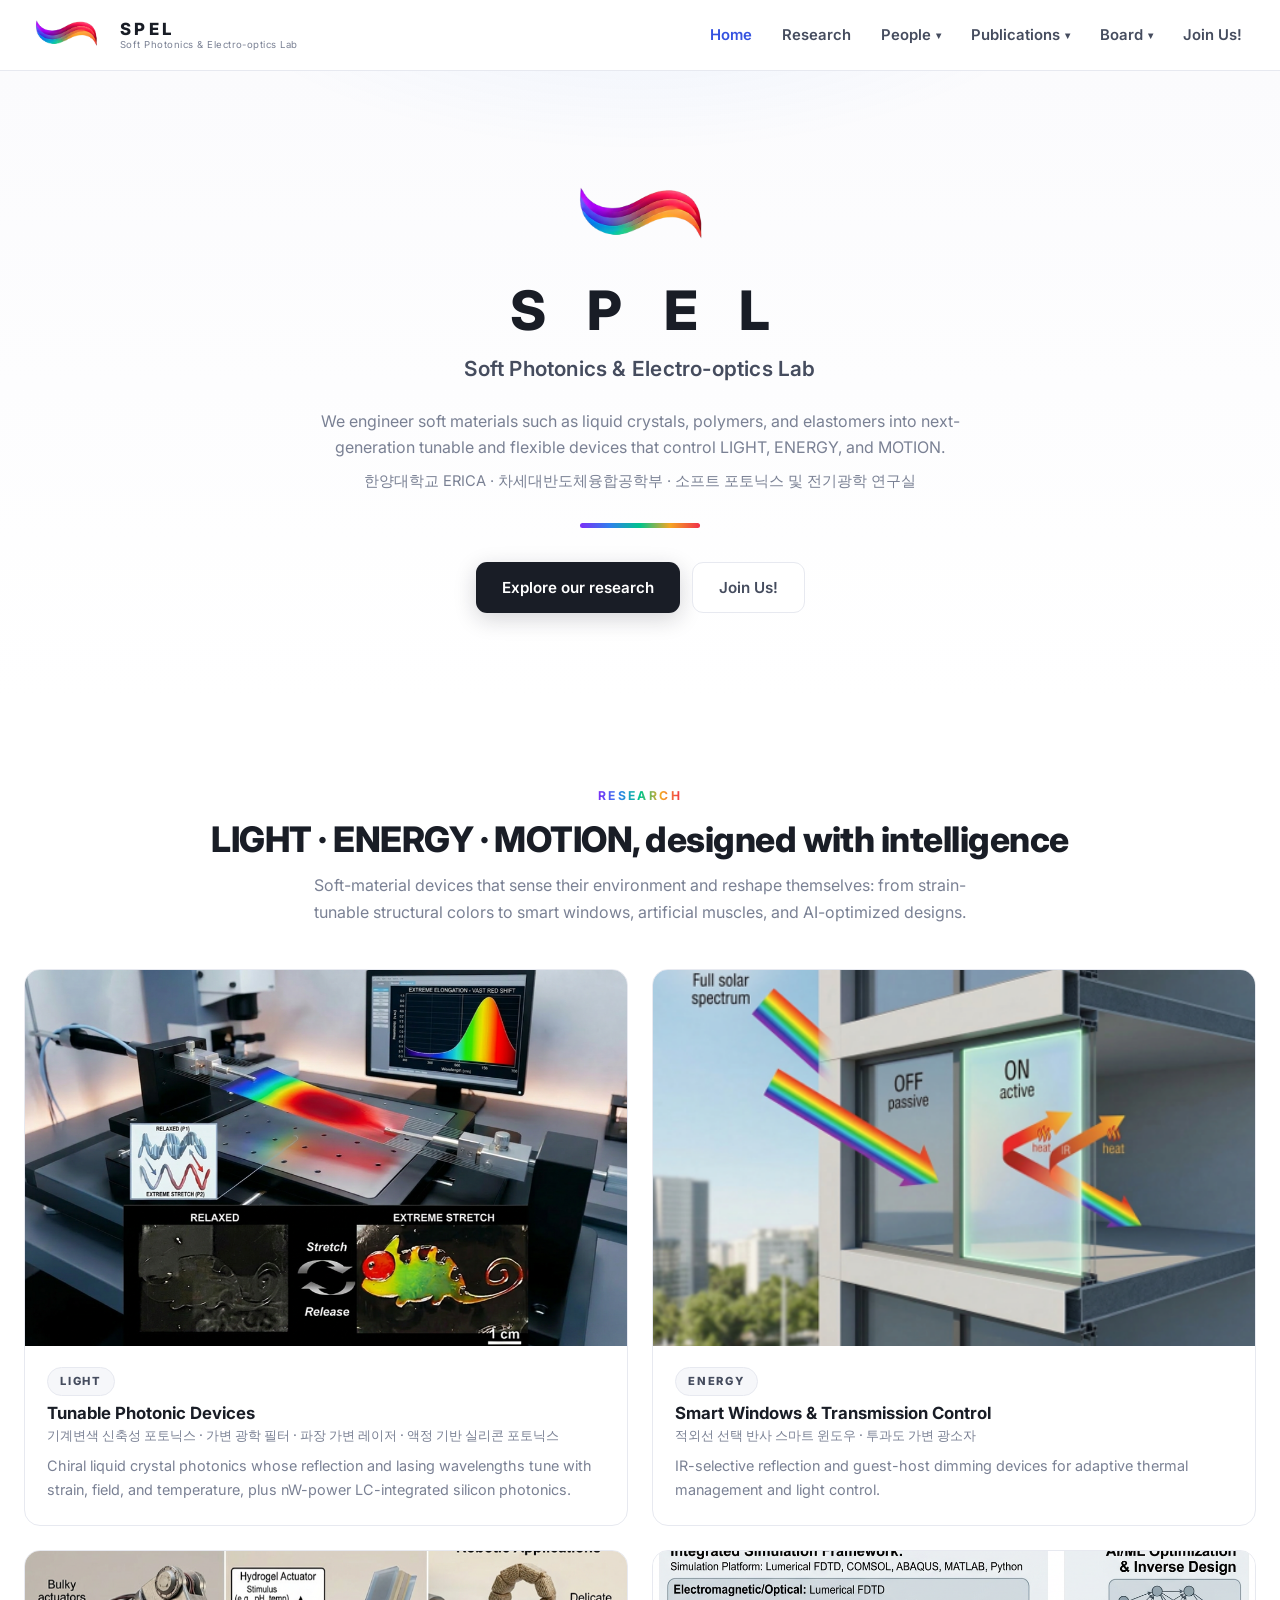
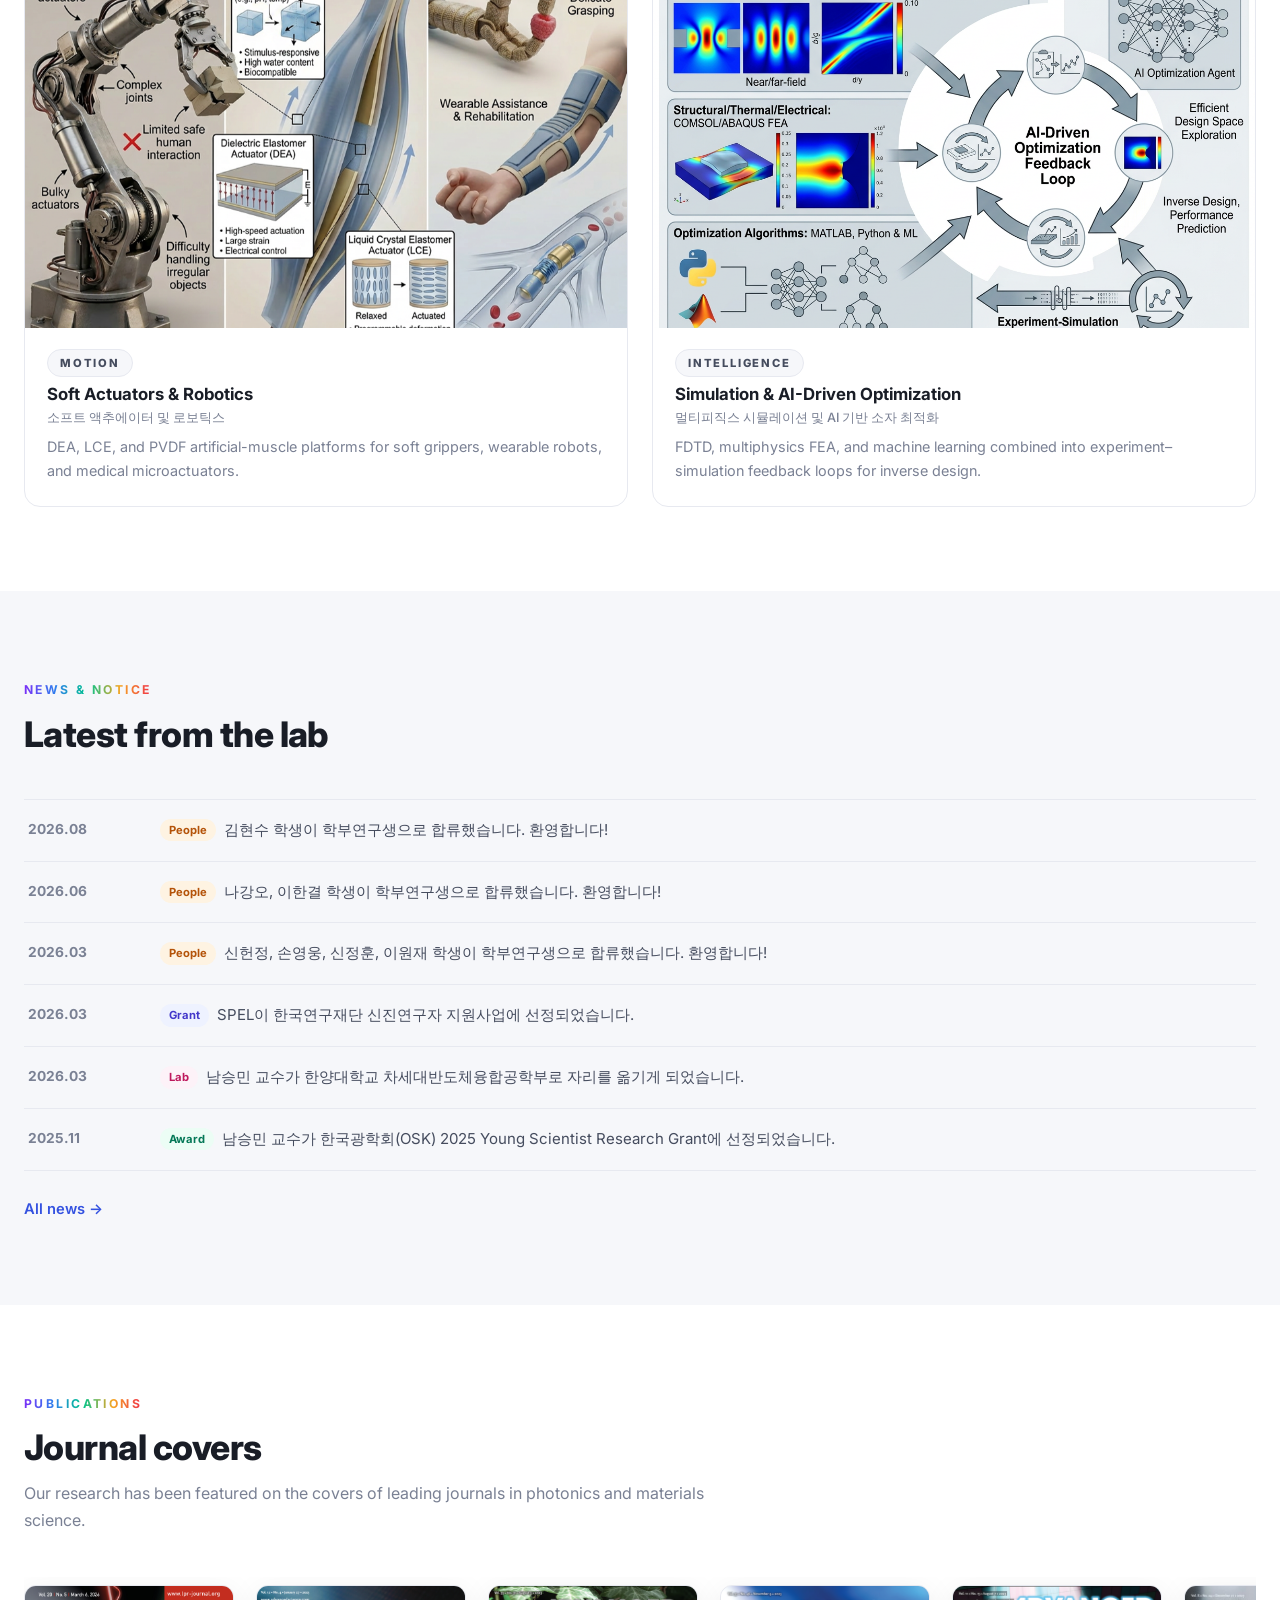
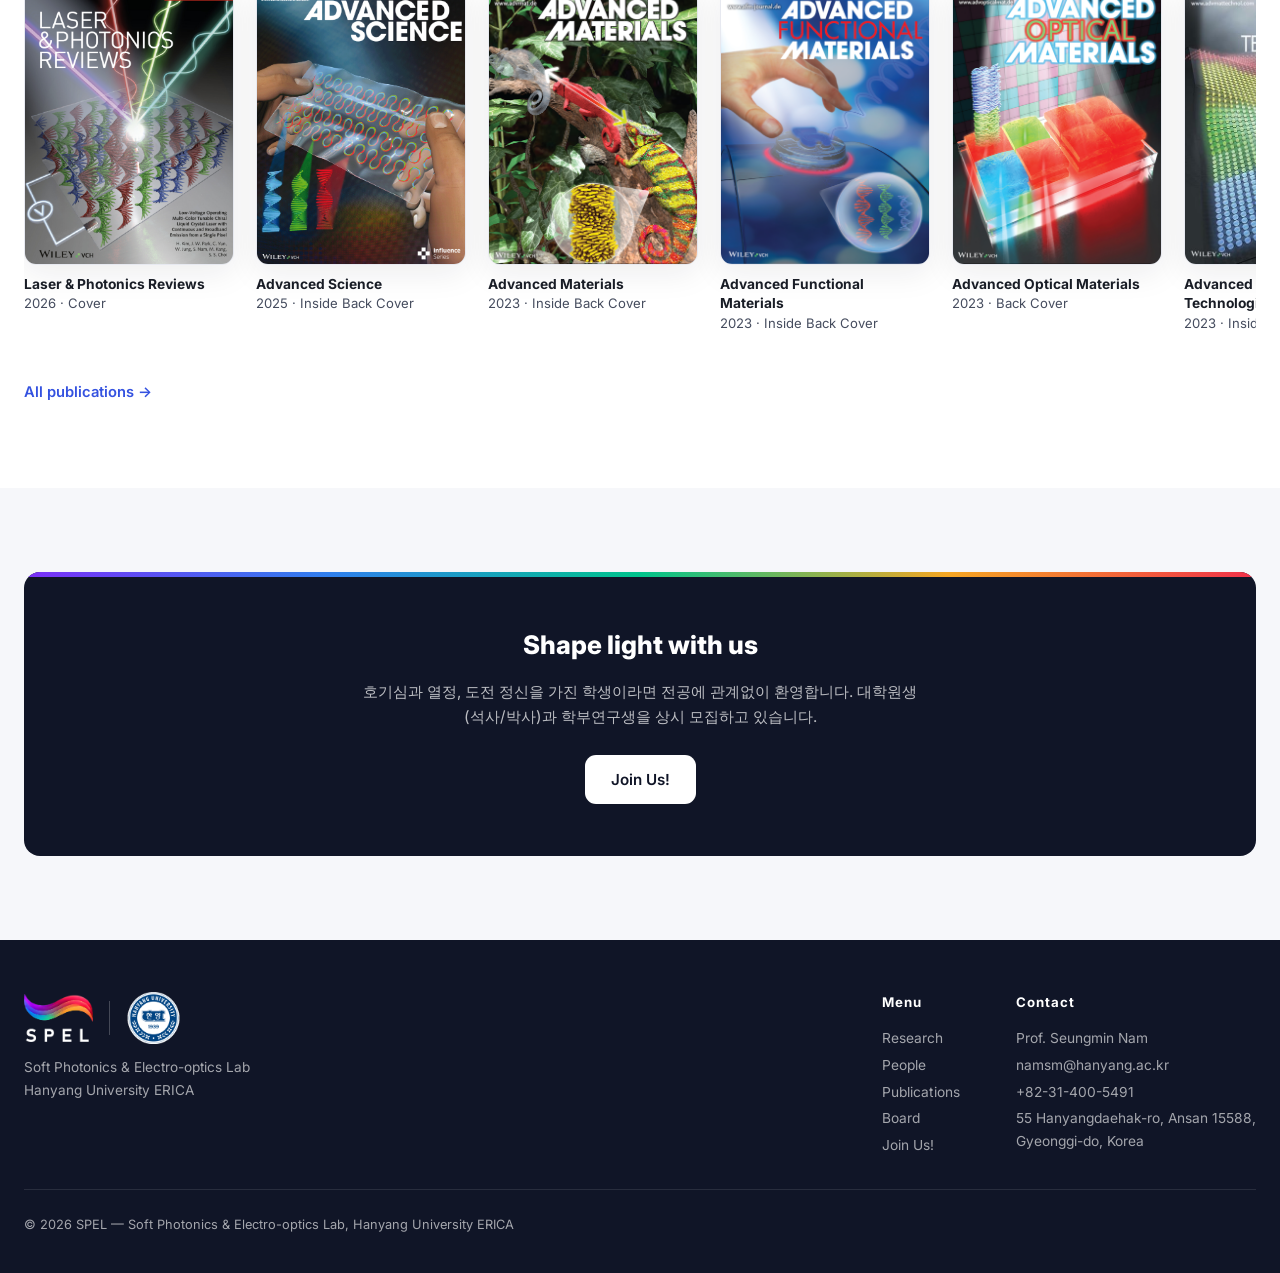
==== index.html @ d3e4e57f "Home: match 2026.03 news order to the Board page Reorder the three March 2026 items to People, Grant" ====
<!DOCTYPE html>
<html lang="en">
<head>
  <meta charset="UTF-8" />
  <meta name="viewport" content="width=device-width, initial-scale=1.0" />
  <title>SPEL — Soft Photonics &amp; Electro-optics Lab | Hanyang University ERICA</title>
  <meta name="description" content="Soft Photonics & Electro-optics Lab (SPEL) at Hanyang University ERICA. Soft-material-based next-generation optical and electronic devices: tunable photonics, smart windows, soft actuators, and AI-driven design." />
  <link rel="icon" href="assets/logo-square.png" />
  <link rel="preconnect" href="https://fonts.googleapis.com" />
  <link rel="preconnect" href="https://fonts.gstatic.com" crossorigin />
  <link href="https://fonts.googleapis.com/css2?family=Inter:wght@400;500;600;700;800&display=swap" rel="stylesheet" />
  <link rel="stylesheet" href="css/style.css" />
</head>
<body>

<header class="site-header">
  <div class="wrap">
    <a class="brand" href="index.html">
      <img src="assets/logo-wave.png" alt="SPEL logo" />
      <span class="brand-text">
        <strong>SPEL</strong>
        <span>Soft Photonics &amp; Electro-optics Lab</span>
      </span>
    </a>
    <button class="nav-toggle" aria-label="Menu"><span></span></button>
    <nav class="nav">
      <a class="top-link" href="index.html">Home</a>
      <a class="top-link" href="research.html">Research</a>
      <div class="nav-item">
        <a class="top-link" href="people.html">People <span class="caret">▾</span></a>
        <div class="dropdown">
          <a href="people.html#pi">PI</a>
          <a href="people.html#members">Members</a>
          <a href="people.html#alumni">Alumni</a>
        </div>
      </div>
      <div class="nav-item">
        <a class="top-link" href="publications.html">Publications <span class="caret">▾</span></a>
        <div class="dropdown">
          <a href="publications.html#covers">Cover Gallery</a>
          <a href="publications.html#journals">Journals</a>
          <a href="publications.html#conferences">Conferences</a>
        </div>
      </div>
      <div class="nav-item">
        <a class="top-link" href="board.html">Board <span class="caret">▾</span></a>
        <div class="dropdown">
          <a href="board.html#news">News</a>
          <a href="board.html#gallery">Gallery</a>
        </div>
      </div>
      <a class="top-link" href="join.html">Join Us!</a>
    </nav>
  </div>
</header>

<!-- ============================ HERO ============================ -->
<section class="hero">
  <div class="wrap">
    <img class="logo-wave" src="assets/logo-wave.png" alt="SPEL spectral wave logo" />
    <h1>S P E L</h1>
    <p class="sub">Soft Photonics &amp; Electro-optics Lab</p>
    <p class="lede">
      We engineer soft materials such as liquid crystals, polymers, and elastomers into
      next-generation tunable and flexible devices that control LIGHT, ENERGY, and MOTION.
    </p>
    <p class="lede-kr">한양대학교 ERICA · 차세대반도체융합공학부 · 소프트 포토닉스 및 전기광학 연구실</p>
    <div class="spectral-bar" aria-hidden="true"></div>
    <div class="cta-row">
      <a class="btn btn-primary" href="research.html">Explore our research</a>
      <a class="btn btn-ghost" href="join.html">Join Us!</a>
    </div>
  </div>
</section>

<!-- ============================ RESEARCH ============================ -->
<section class="section">
  <div class="wrap">
    <div class="section-head center reveal">
      <span class="kicker">Research</span>
      <h2>LIGHT · ENERGY · MOTION, designed with intelligence</h2>
      <p>Soft-material devices that sense their environment and reshape themselves: from strain-tunable structural colors to smart windows, artificial muscles, and AI-optimized designs.</p>
    </div>
    <div class="cat-grid cols-2">
      <a class="card reveal" href="research.html#light">
        <div class="thumb"><img src="assets/research/area1.png" alt="Tunable photonic devices" loading="lazy" /></div>
        <div class="body">
          <span class="cat">Light</span>
          <h3>Tunable Photonic Devices
            <span class="kr">기계변색 신축성 포토닉스 · 가변 광학 필터 · 파장 가변 레이저 · 액정 기반 실리콘 포토닉스</span>
          </h3>
          <p>Chiral liquid crystal photonics whose reflection and lasing wavelengths tune with strain, field, and temperature, plus nW-power LC-integrated silicon photonics.</p>
        </div>
      </a>
      <a class="card reveal" href="research.html#energy">
        <div class="thumb"><img src="assets/research/area4.png" alt="Smart windows and transmission control" loading="lazy" /></div>
        <div class="body">
          <span class="cat">Energy</span>
          <h3>Smart Windows &amp; Transmission Control
            <span class="kr">적외선 선택 반사 스마트 윈도우 · 투과도 가변 광소자</span>
          </h3>
          <p>IR-selective reflection and guest-host dimming devices for adaptive thermal management and light control.</p>
        </div>
      </a>
      <a class="card reveal" href="research.html#motion">
        <div class="thumb"><img src="assets/research/area6.png" alt="Soft actuators and robotics" loading="lazy" /></div>
        <div class="body">
          <span class="cat">Motion</span>
          <h3>Soft Actuators &amp; Robotics
            <span class="kr">소프트 액추에이터 및 로보틱스</span>
          </h3>
          <p>DEA, LCE, and PVDF artificial-muscle platforms for soft grippers, wearable robots, and medical microactuators.</p>
        </div>
      </a>
      <a class="card reveal" href="research.html#intelligence">
        <div class="thumb"><img src="assets/research/area7.png" alt="Multiphysics simulation and AI-driven optimization" loading="lazy" /></div>
        <div class="body">
          <span class="cat">Intelligence</span>
          <h3>Simulation &amp; AI-Driven Optimization
            <span class="kr">멀티피직스 시뮬레이션 및 AI 기반 소자 최적화</span>
          </h3>
          <p>FDTD, multiphysics FEA, and machine learning combined into experiment–simulation feedback loops for inverse design.</p>
        </div>
      </a>
    </div>
  </div>
</section>

<!-- ============================ NEWS ============================ -->
<section class="section alt">
  <div class="wrap">
    <div class="section-head reveal">
      <span class="kicker">News &amp; Notice</span>
      <h2>Latest from the lab</h2>
    </div>
    <div class="news-list reveal">
      <div class="news-item">
        <span class="date">2026.08</span>
        <span class="txt"><span class="tag people">People</span>김현수 학생이 학부연구생으로 합류했습니다. 환영합니다!</span>
      </div>
      <div class="news-item">
        <span class="date">2026.06</span>
        <span class="txt"><span class="tag people">People</span>나강오, 이한결 학생이 학부연구생으로 합류했습니다. 환영합니다!</span>
      </div>
      <div class="news-item">
        <span class="date">2026.03</span>
        <span class="txt"><span class="tag people">People</span>신헌정, 손영웅, 신정훈, 이원재 학생이 학부연구생으로 합류했습니다. 환영합니다!</span>
      </div>
      <div class="news-item">
        <span class="date">2026.03</span>
        <span class="txt"><span class="tag grant">Grant</span>SPEL이 한국연구재단 신진연구자 지원사업에 선정되었습니다.</span>
      </div>
      <div class="news-item">
        <span class="date">2026.03</span>
        <span class="txt"><span class="tag lab">Lab</span>남승민 교수가 한양대학교 차세대반도체융합공학부로 자리를 옮기게 되었습니다.</span>
      </div>
      <div class="news-item">
        <span class="date">2025.11</span>
        <span class="txt"><span class="tag award">Award</span>남승민 교수가 한국광학회(OSK) 2025 Young Scientist Research Grant에 선정되었습니다.</span>
      </div>
    </div>
    <a class="more-link reveal" href="board.html#news">All news →</a>
  </div>
</section>

<!-- ============================ COVER GALLERY ============================ -->
<section class="section">
  <div class="wrap">
    <div class="section-head reveal">
      <span class="kicker">Publications</span>
      <h2>Journal covers</h2>
      <p>Our research has been featured on the covers of leading journals in photonics and materials science.</p>
    </div>
    <div class="cover-strip reveal">
      <figure class="cover-item">
        <a href="https://doi.org/10.1002/lpor.202502740" target="_blank" rel="noopener"><div class="frame"><img src="assets/covers/lpr-2026.png" alt="Laser & Photonics Reviews cover, 2026" loading="lazy" /></div></a>
        <figcaption><strong>Laser &amp; Photonics Reviews</strong>2026 · Cover</figcaption>
      </figure>
      <figure class="cover-item">
        <a href="https://doi.org/10.1002/advs.202408346" target="_blank" rel="noopener"><div class="frame"><img src="assets/covers/advsci-2025.png" alt="Advanced Science cover, 2025" loading="lazy" /></div></a>
        <figcaption><strong>Advanced Science</strong>2025 · Inside Back Cover</figcaption>
      </figure>
      <figure class="cover-item">
        <a href="https://doi.org/10.1002/adma.202302456" target="_blank" rel="noopener"><div class="frame"><img src="assets/covers/am-2023.png" alt="Advanced Materials cover, 2023" loading="lazy" /></div></a>
        <figcaption><strong>Advanced Materials</strong>2023 · Inside Back Cover</figcaption>
      </figure>
      <figure class="cover-item">
        <a href="https://doi.org/10.1002/adfm.202304506" target="_blank" rel="noopener"><div class="frame"><img src="assets/covers/afm-2023.png" alt="Advanced Functional Materials cover, 2023" loading="lazy" /></div></a>
        <figcaption><strong>Advanced Functional Materials</strong>2023 · Inside Back Cover</figcaption>
      </figure>
      <figure class="cover-item">
        <a href="https://doi.org/10.1002/adom.202202906" target="_blank" rel="noopener"><div class="frame"><img src="assets/covers/aom-2023.png" alt="Advanced Optical Materials cover, 2023" loading="lazy" /></div></a>
        <figcaption><strong>Advanced Optical Materials</strong>2023 · Back Cover</figcaption>
      </figure>
      <figure class="cover-item">
        <a href="https://doi.org/10.1002/admt.202301322" target="_blank" rel="noopener"><div class="frame"><img src="assets/covers/amt-2023.jpg" alt="Advanced Materials Technologies cover, 2023" loading="lazy" /></div></a>
        <figcaption><strong>Advanced Materials Technologies</strong>2023 · Inside Back Cover</figcaption>
      </figure>
      <figure class="cover-item">
        <a href="https://doi.org/10.1364/OME.459967" target="_blank" rel="noopener"><div class="frame"><img src="assets/covers/ome-2022.jpg" alt="Optical Materials Express cover, 2022" loading="lazy" /></div></a>
        <figcaption><strong>Optical Materials Express</strong>2022 · Front Cover</figcaption>
      </figure>
    </div>
    <a class="more-link reveal" href="publications.html">All publications →</a>
  </div>
</section>

<!-- ============================ JOIN ============================ -->
<section class="section alt">
  <div class="wrap">
    <div class="join-banner reveal">
      <h3>Shape light with us</h3>
      <p>호기심과 열정, 도전 정신을 가진 학생이라면 전공에 관계없이 환영합니다. 대학원생(석사/박사)과 학부연구생을 상시 모집하고 있습니다.</p>
      <a class="btn" href="join.html">Join Us!</a>
    </div>
  </div>
</section>

<footer class="site-footer">
  <div class="wrap">
    <div class="top">
      <div class="f-brand">
        <div class="f-logos">
          <img src="assets/logo-white-spaced.png" alt="SPEL" />
          <span class="f-div" aria-hidden="true"></span>
          <img class="f-seal" src="assets/hanyang-emblem.png" alt="Hanyang University" />
        </div>
        <p>Soft Photonics &amp; Electro-optics Lab<br />Hanyang University ERICA</p>
      </div>
      <div class="cols">
        <div>
          <h4>Menu</h4>
          <a href="research.html">Research</a>
          <a href="people.html">People</a>
          <a href="publications.html">Publications</a>
          <a href="board.html">Board</a>
          <a href="join.html">Join Us!</a>
        </div>
        <div>
          <h4>Contact</h4>
          <span>Prof. Seungmin Nam</span>
          <a href="mailto:namsm@hanyang.ac.kr">namsm@hanyang.ac.kr</a>
          <span>+82-31-400-5491</span>
          <span>55 Hanyangdaehak-ro, Ansan 15588,<br />Gyeonggi-do, Korea</span>
        </div>
      </div>
    </div>
    <div class="base">
      <span>© 2026 SPEL — Soft Photonics &amp; Electro-optics Lab, Hanyang University ERICA</span>
    </div>
  </div>
</footer>

<script src="js/main.js"></script>
</body>
</html>
---- css/style.css ----
/* ==========================================================================
   SPEL — Soft Photonics & Electro-optics Lab, Hanyang University ERICA
   Shared stylesheet — light, minimal (ref: flexlab.korea.ac.kr feel)
   ========================================================================== */

:root {
  --ink: #191d26;
  --ink-soft: #454c5e;
  --muted: #7a8194;
  --bg: #ffffff;
  --bg-soft: #f6f7fa;
  --line: #e7e9f0;
  --navy: #101527;
  --accent: #3452e0;
  --spectrum: linear-gradient(90deg, #7b2ff7, #2f80ed, #00c48c, #f5a623, #f0304a);
  --radius: 16px;
  --shadow: 0 8px 32px rgba(20, 24, 40, 0.08);
  --maxw: 1280px;
}

* { margin: 0; padding: 0; box-sizing: border-box; }

html { scroll-behavior: smooth; }

body {
  font-family: "Inter", "Pretendard", -apple-system, "Segoe UI", "Malgun Gothic", sans-serif;
  color: var(--ink);
  background: var(--bg);
  line-height: 1.65;
  word-break: keep-all;
  -webkit-font-smoothing: antialiased;
}

img { max-width: 100%; display: block; }
a { color: inherit; text-decoration: none; }
ul { list-style: none; }

.wrap { max-width: var(--maxw); margin: 0 auto; padding: 0 24px; }

/* --------------------------------------------------------------------------
   Header — white, minimal, dropdown nav
   -------------------------------------------------------------------------- */
.site-header {
  position: sticky;
  top: 0;
  z-index: 100;
  background: rgba(255, 255, 255, 0.92);
  backdrop-filter: blur(12px);
  -webkit-backdrop-filter: blur(12px);
  border-bottom: 1px solid var(--line);
}

.site-header .wrap {
  display: flex;
  align-items: center;
  justify-content: space-between;
  height: 70px;
}

.brand { display: flex; align-items: center; gap: 12px; }
.brand img { height: 36px; width: auto; }
.brand .brand-text { display: flex; flex-direction: column; line-height: 1.2; }
.brand .brand-text strong { color: var(--ink); font-size: 1.05rem; letter-spacing: 0.2em; font-weight: 800; }
.brand .brand-text span { color: var(--muted); font-size: 0.6rem; letter-spacing: 0.05em; }

.nav { display: flex; align-items: center; gap: 2px; }

.nav > .nav-item { position: relative; }

.nav a.top-link,
.nav .nav-item > button {
  display: inline-flex;
  align-items: center;
  gap: 5px;
  color: var(--ink-soft);
  font-size: 0.93rem;
  font-weight: 600;
  padding: 9px 14px;
  border-radius: 9px;
  border: 0;
  background: none;
  cursor: pointer;
  font-family: inherit;
  transition: color 0.15s, background 0.15s;
}
.nav a.top-link:hover,
.nav .nav-item > button:hover { color: var(--ink); background: var(--bg-soft); }
.nav a.top-link.active { color: var(--accent); }

.nav .nav-item > a .caret {
  font-size: 0.6rem;
  transform: translateY(1px);
}

.dropdown {
  position: absolute;
  top: 100%;
  left: 8px;
  min-width: 185px;
  background: #fff;
  border: 1px solid var(--line);
  border-radius: 12px;
  box-shadow: var(--shadow);
  padding: 8px;
  display: none;
  z-index: 50;
}
.nav-item:hover .dropdown,
.nav-item:focus-within .dropdown { display: block; }
.dropdown a {
  display: block;
  padding: 9px 12px;
  border-radius: 8px;
  font-size: 0.9rem;
  font-weight: 500;
  color: var(--ink-soft);
}
.dropdown a:hover { background: var(--bg-soft); color: var(--ink); }

.nav-toggle {
  display: none;
  background: none; border: 0;
  width: 42px; height: 42px;
  cursor: pointer;
  position: relative;
}
.nav-toggle span, .nav-toggle span::before, .nav-toggle span::after {
  content: "";
  position: absolute;
  left: 9px;
  width: 24px; height: 2px;
  background: var(--ink);
  border-radius: 2px;
  transition: transform 0.25s, opacity 0.25s;
}
.nav-toggle span { top: 20px; }
.nav-toggle span::before { left: 0; top: -7px; }
.nav-toggle span::after { left: 0; top: 7px; }

/* --------------------------------------------------------------------------
   Hero (home) — light, centered, spectral accent
   -------------------------------------------------------------------------- */
.hero {
  position: relative;
  text-align: center;
  padding: 110px 0 84px;
  background:
    radial-gradient(720px 340px at 50% -140px, rgba(47, 128, 237, 0.09), transparent 65%),
    linear-gradient(180deg, #fbfbfd 0%, #ffffff 100%);
  overflow: hidden;
}

.hero .logo-wave { height: 72px; margin: 0 auto 26px; width: auto; }

.hero h1 {
  font-size: clamp(2.1rem, 4.8vw, 3.4rem);
  font-weight: 800;
  letter-spacing: 0.28em;
  text-indent: 0.28em;
  line-height: 1.15;
}

.hero .sub {
  margin-top: 10px;
  font-size: clamp(1rem, 2vw, 1.3rem);
  font-weight: 600;
  color: var(--ink-soft);
  letter-spacing: 0.01em;
}

.hero .lede {
  margin: 22px auto 0;
  max-width: 660px;
  font-size: 1rem;
  color: var(--muted);
}

.hero .lede-kr {
  margin-top: 8px;
  font-size: 0.92rem;
  color: var(--muted);
}

.hero .spectral-bar {
  width: 120px; height: 5px;
  border-radius: 4px;
  background: var(--spectrum);
  margin: 30px auto 0;
}

.hero .cta-row { margin-top: 34px; display: flex; gap: 12px; justify-content: center; flex-wrap: wrap; }

.btn {
  display: inline-flex;
  align-items: center;
  gap: 8px;
  padding: 12px 26px;
  border-radius: 11px;
  font-weight: 600;
  font-size: 0.95rem;
  transition: transform 0.18s, box-shadow 0.18s, background 0.18s, color 0.18s;
}
.btn:hover { transform: translateY(-2px); }
.btn-primary {
  background: var(--ink);
  color: #fff;
  box-shadow: 0 6px 22px rgba(20, 24, 40, 0.18);
}
.btn-primary:hover { background: #000; }
.btn-ghost {
  border: 1px solid var(--line);
  color: var(--ink-soft);
  background: #fff;
}
.btn-ghost:hover { border-color: var(--ink-soft); color: var(--ink); }

/* --------------------------------------------------------------------------
   Sections
   -------------------------------------------------------------------------- */
.section { padding: 84px 0; }
.section.alt { background: var(--bg-soft); }

.section-head { margin-bottom: 44px; }
.section-head.center { text-align: center; }
.section-head .kicker {
  display: inline-block;
  font-size: 0.76rem;
  font-weight: 700;
  letter-spacing: 0.2em;
  text-transform: uppercase;
  margin-bottom: 12px;
  background: var(--spectrum);
  -webkit-background-clip: text;
  background-clip: text;
  color: transparent;
}
.section-head h2 {
  font-size: clamp(1.6rem, 3.2vw, 2.2rem);
  font-weight: 800;
  letter-spacing: -0.015em;
  line-height: 1.2;
}
.section-head p { margin-top: 12px; color: var(--muted); font-size: 1rem; max-width: 680px; }
.section-head.center p { margin-left: auto; margin-right: auto; }

.more-link {
  display: inline-block;
  margin-top: 26px;
  font-weight: 600;
  font-size: 0.92rem;
  color: var(--accent);
}
.more-link:hover { text-decoration: underline; }

/* --------------------------------------------------------------------------
   Research category / cards
   -------------------------------------------------------------------------- */
.cat-grid {
  display: grid;
  grid-template-columns: repeat(3, 1fr);
  gap: 24px;
}
.cat-grid.cols-2 { grid-template-columns: repeat(2, 1fr); }

.card {
  background: #fff;
  border: 1px solid var(--line);
  border-radius: var(--radius);
  overflow: hidden;
  transition: transform 0.22s ease, box-shadow 0.22s ease;
  display: flex;
  flex-direction: column;
}
.card:hover { transform: translateY(-5px); box-shadow: var(--shadow); }

.card .thumb {
  aspect-ratio: 16 / 10;
  overflow: hidden;
  background: var(--bg-soft);
}
.card .thumb img {
  width: 100%; height: 100%;
  object-fit: cover;
  transition: transform 0.35s ease;
}
.card:hover .thumb img { transform: scale(1.04); }

.card .body { padding: 20px 22px 24px; flex: 1; }
.card .cat {
  display: inline-block;
  font-size: 0.7rem;
  font-weight: 800;
  letter-spacing: 0.16em;
  text-transform: uppercase;
  padding: 4px 12px;
  border-radius: 999px;
  color: var(--ink-soft);
  background: var(--bg-soft);
  border: 1px solid var(--line);
}
.card h3 { margin-top: 6px; font-size: 1.05rem; font-weight: 700; line-height: 1.35; }
.card h3 .kr { display: block; font-size: 0.8rem; font-weight: 500; color: var(--muted); margin-top: 3px; }
.card p { margin-top: 9px; font-size: 0.9rem; color: var(--muted); }

/* --------------------------------------------------------------------------
   Research page — grouped feature rows
   -------------------------------------------------------------------------- */
.group-head {
  display: flex;
  align-items: baseline;
  gap: 16px;
  margin: 84px 0 8px;
  padding-bottom: 16px;
  border-bottom: 3px solid var(--ink);
}
.group-head:first-of-type { margin-top: 0; }
.group-head h2 {
  font-size: clamp(1.7rem, 3.4vw, 2.1rem);
  font-weight: 800;
  letter-spacing: 0.12em;
  color: var(--ink);
  line-height: 1.15;
}
.group-head span { color: var(--muted); font-size: 0.95rem; font-weight: 600; }

.feature {
  display: grid;
  grid-template-columns: 1.05fr 1fr;
  gap: 52px;
  align-items: center;
  padding: 56px 0;
  border-bottom: 1px solid var(--line);
}
.feature:last-child { border-bottom: 0; }
.feature.flip .media { order: 2; }

.feature .media {
  border-radius: var(--radius);
  overflow: hidden;
  border: 1px solid var(--line);
  box-shadow: var(--shadow);
  width: fit-content;
  justify-self: center;
  align-self: center;
}
/* cap height so wide and near-square figures render at similar sizes,
   without cropping or letterboxing (frame hugs the image) */
.feature .media img {
  display: block;
  max-width: 100%;
  max-height: 400px;
  width: auto;
  height: auto;
}

.feature .num {
  font-size: 0.78rem;
  font-weight: 800;
  letter-spacing: 0.18em;
  background: var(--spectrum);
  -webkit-background-clip: text;
  background-clip: text;
  color: transparent;
}
.feature h3 { margin-top: 8px; font-size: 1.42rem; font-weight: 800; letter-spacing: -0.01em; line-height: 1.28; }
.feature .kr-sub { margin-top: 4px; color: var(--muted); font-size: 0.94rem; font-weight: 500; }
.feature p { margin-top: 14px; color: var(--ink-soft); font-size: 0.96rem; }
.feature .tags { margin-top: 16px; display: flex; flex-wrap: wrap; gap: 8px; }
.feature .tags li {
  font-size: 0.77rem;
  font-weight: 600;
  color: var(--ink-soft);
  background: var(--bg-soft);
  border: 1px solid var(--line);
  padding: 4px 12px;
  border-radius: 999px;
}

/* --------------------------------------------------------------------------
   Page hero (subpages) — light
   -------------------------------------------------------------------------- */
.page-hero {
  padding: 74px 0 56px;
  background: linear-gradient(180deg, #fbfbfd, #ffffff);
  border-bottom: 1px solid var(--line);
}
.page-hero .kicker {
  font-size: 0.76rem;
  font-weight: 700;
  letter-spacing: 0.2em;
  text-transform: uppercase;
  background: var(--spectrum);
  -webkit-background-clip: text;
  background-clip: text;
  color: transparent;
}
.page-hero h1 { margin-top: 10px; font-size: clamp(1.9rem, 4vw, 2.7rem); font-weight: 800; letter-spacing: -0.02em; }
.page-hero p { margin-top: 12px; max-width: 860px; color: var(--muted); }

/* --------------------------------------------------------------------------
   Cover gallery / carousel
   -------------------------------------------------------------------------- */
.cover-strip {
  display: flex;
  gap: 22px;
  overflow-x: auto;
  padding: 8px 4px 22px;
  scroll-snap-type: x mandatory;
}
.cover-strip::-webkit-scrollbar { height: 8px; }
.cover-strip::-webkit-scrollbar-thumb { background: var(--line); border-radius: 4px; }

.cover-item {
  flex: 0 0 210px;
  scroll-snap-align: start;
}
.cover-item .frame {
  border-radius: 12px;
  overflow: hidden;
  border: 1px solid var(--line);
  box-shadow: var(--shadow);
  aspect-ratio: 3 / 4;
  background: var(--bg-soft);
  transition: transform 0.22s ease;
}
.cover-item:hover .frame { transform: translateY(-5px); }
.cover-item .frame img { width: 100%; height: 100%; object-fit: cover; }
.cover-item figcaption { margin-top: 10px; font-size: 0.82rem; color: var(--ink-soft); line-height: 1.4; }
.cover-item figcaption strong { display: block; color: var(--ink); font-size: 0.86rem; }

.cover-grid {
  display: grid;
  grid-template-columns: repeat(4, 1fr);
  gap: 26px;
}
.cover-grid .cover-item { flex: none; }

/* --------------------------------------------------------------------------
   Publications
   -------------------------------------------------------------------------- */
.pub-year { margin: 46px 0 16px; display: flex; align-items: center; gap: 18px; }
.pub-year:first-of-type { margin-top: 0; }
.pub-year h2 { font-size: 1.4rem; font-weight: 800; }
.pub-year::after { content: ""; flex: 1; height: 1px; background: var(--line); }

.pub-list { display: flex; flex-direction: column; gap: 14px; }

.pub {
  background: #fff;
  border: 1px solid var(--line);
  border-radius: 13px;
  padding: 18px 22px;
  display: flex;
  gap: 16px;
  transition: box-shadow 0.18s, transform 0.18s;
}
.pub:hover { box-shadow: var(--shadow); transform: translateY(-2px); }
.pub .no {
  flex: 0 0 auto;
  font-weight: 800;
  font-size: 0.85rem;
  color: var(--muted);
  padding-top: 2px;
  min-width: 26px;
}
.pub .title { display: block; font-weight: 700; font-size: 0.98rem; line-height: 1.45; }
.pub a.title:hover { color: var(--accent); text-decoration: underline; }
a.badge:hover { text-decoration: underline; }
.pub .authors { margin-top: 5px; font-size: 0.86rem; color: var(--muted); }
.pub .authors .me { color: var(--ink); font-weight: 700; text-decoration: underline; text-underline-offset: 3px; }
.page-hero .me { font-weight: 700; text-decoration: underline; text-underline-offset: 3px; }
.pub .meta { margin-top: 7px; display: flex; flex-wrap: wrap; gap: 7px; align-items: center; }
.pub .journal { font-size: 0.86rem; font-style: italic; font-weight: 600; color: var(--accent); }
.pub .vol { font-size: 0.84rem; color: var(--muted); }
.badge {
  font-size: 0.7rem;
  font-weight: 700;
  padding: 3px 10px;
  border-radius: 999px;
  letter-spacing: 0.02em;
}
.badge.cover { background: #fef3e2; color: #b45309; }
.badge.if { background: #eef2ff; color: #4338ca; }
.badge.jcr { background: #f0f9ff; color: #0369a1; }
.badge.award { background: #ecfdf5; color: #047857; }
.badge.invited { background: #fdf2f8; color: #be185d; }

/* Conference compact list */
.conf-list { display: flex; flex-direction: column; }
.conf {
  display: grid;
  grid-template-columns: 30px 1fr;
  gap: 12px;
  padding: 13px 4px;
  border-bottom: 1px solid var(--line);
  font-size: 0.9rem;
}
.conf .no { font-weight: 700; color: var(--muted); font-size: 0.82rem; padding-top: 2px; }
.conf .t { color: var(--ink-soft); }
.conf .t strong { color: var(--ink); font-weight: 600; }
.conf .t .me { color: var(--ink); font-weight: 700; text-decoration: underline; text-underline-offset: 3px; }
.conf .venue { color: var(--muted); font-size: 0.84rem; }

/* --------------------------------------------------------------------------
   People
   -------------------------------------------------------------------------- */
.pi-card {
  display: grid;
  grid-template-columns: 255px 1fr;
  gap: 44px;
  background: #fff;
  border: 1px solid var(--line);
  border-radius: var(--radius);
  padding: 38px;
  box-shadow: var(--shadow);
}
.pi-photo {
  border-radius: 14px;
  background: linear-gradient(165deg, #eef0f6, #dfe3ee);
  aspect-ratio: 3 / 4;
  display: flex;
  align-items: center;
  justify-content: center;
  color: var(--muted);
  font-size: 0.85rem;
  overflow: hidden;
}
.pi-photo img { width: 100%; height: 100%; object-fit: cover; }
.pi-info h3 { font-size: 1.55rem; font-weight: 800; }
.pi-info h3 .kr { font-weight: 500; color: var(--muted); font-size: 1.25rem; }
.pi-info .role { margin-top: 3px; color: var(--accent); font-weight: 600; font-size: 0.94rem; }
.pi-info .contact-line { margin-top: 10px; font-size: 0.9rem; color: var(--ink-soft); }
.pi-info .pi-links { margin-top: 13px; display: flex; flex-wrap: wrap; gap: 8px; }
.pi-info .pi-links a {
  display: inline-flex;
  align-items: center;
  gap: 5px;
  font-size: 0.84rem;
  font-weight: 600;
  color: var(--accent);
  border: 1px solid var(--line);
  border-radius: 999px;
  padding: 5px 14px;
  transition: border-color 0.2s ease, background 0.2s ease;
}
.pi-info .pi-links a:hover { border-color: var(--accent); background: var(--bg-soft); }
.pi-info .bio { margin-top: 14px; color: var(--ink-soft); font-size: 0.95rem; }

.cv-block { margin-top: 24px; }
.cv-block h4 {
  font-size: 0.78rem;
  font-weight: 700;
  letter-spacing: 0.16em;
  text-transform: uppercase;
  color: var(--muted);
  margin-bottom: 9px;
}
.cv-block li {
  position: relative;
  padding-left: 17px;
  margin-bottom: 7px;
  font-size: 0.92rem;
  color: var(--ink-soft);
}
.cv-block li::before {
  content: "";
  position: absolute;
  left: 0; top: 9px;
  width: 6px; height: 6px;
  border-radius: 50%;
  background: var(--spectrum);
}
.cv-block li strong { color: var(--ink); }

.member-grid {
  display: grid;
  grid-template-columns: repeat(2, 1fr);
  gap: 22px;
}
.member {
  background: #fff;
  border: 1px solid var(--line);
  border-radius: var(--radius);
  padding: 20px 34px;
  display: flex;
  gap: 30px;
  align-items: center;
  transition: transform 0.2s, box-shadow 0.2s;
}
.member:hover { transform: translateY(-4px); box-shadow: var(--shadow); }
.member .photo {
  flex: 0 0 175px;
  width: 175px;
  aspect-ratio: 3 / 4;
  border-radius: 12px;
  overflow: hidden;
  background: #ffffff;
  border: 1px solid var(--line);
}
.member .photo img {
  width: 100%; height: 100%;
  object-fit: cover;
  object-position: center 30%;
}
.member .info { flex: 1; min-width: 0; }
.member h3 { font-size: 1.4rem; font-weight: 700; }
.member h3 .kr { font-weight: 500; color: var(--muted); font-size: 1.15rem; }
.member .role { margin-top: 5px; font-size: 1.02rem; font-weight: 600; color: var(--accent); }
.member .m-mail { margin-top: 4px; font-size: 0.92rem; }
.member .m-mail a { color: var(--muted); }
.member .m-mail a:hover { color: var(--accent); }
.member .ri-block { margin-top: 14px; }
.member .ri { display: block; font-weight: 700; color: var(--ink); font-size: 1rem; }
.member .ri-list { margin-top: 8px; display: flex; flex-direction: column; gap: 5px; }
.member .ri-list li {
  position: relative;
  padding-left: 15px;
  font-size: 0.96rem;
  color: var(--muted);
  line-height: 1.5;
}
.member .ri-list li::before {
  content: "";
  position: absolute;
  left: 1px; top: 0.55em;
  width: 6px; height: 6px;
  border-radius: 50%;
  background: var(--spectrum);
}

/* Alumni */
.alumni-list { display: flex; flex-direction: column; }
.alumni-row {
  display: grid;
  grid-template-columns: 1.2fr 1fr 1fr;
  gap: 18px;
  align-items: baseline;
  padding: 16px 4px;
  border-bottom: 1px solid var(--line);
}
.alumni-row:first-child { border-top: 1px solid var(--line); }
.alumni-row .name { font-weight: 700; font-size: 0.98rem; }
.alumni-row .name .kr { font-weight: 500; color: var(--muted); font-size: 0.9rem; }
.alumni-row .arole { font-size: 0.86rem; font-weight: 600; color: var(--accent); }
.alumni-row .period { font-size: 0.86rem; color: var(--muted); }
@media (max-width: 720px) {
  .alumni-row { grid-template-columns: 1fr; gap: 2px; }
}

/* --------------------------------------------------------------------------
   Gallery
   -------------------------------------------------------------------------- */
.gallery-grid {
  display: grid;
  grid-template-columns: repeat(3, 1fr);
  gap: 24px;
}
.g-item {
  border-radius: var(--radius);
  overflow: hidden;
  border: 1px solid var(--line);
  background: #fff;
  transition: transform 0.22s ease, box-shadow 0.22s ease;
}
.g-item:hover { transform: translateY(-5px); box-shadow: var(--shadow); }
.g-item .pic {
  aspect-ratio: 4 / 3;
  overflow: hidden;
  background: var(--navy);
}
.g-item .pic img {
  width: 100%; height: 100%;
  object-fit: cover;
  transition: transform 0.35s ease;
}
.g-item:hover .pic img { transform: scale(1.04); }
.g-item figcaption {
  padding: 14px 18px 16px;
  font-size: 0.86rem;
  color: var(--ink-soft);
  line-height: 1.45;
}
.g-item figcaption strong { display: block; color: var(--ink); font-size: 0.92rem; }
.g-item.placeholder {
  border-style: dashed;
  border-width: 2px;
  display: flex;
  flex-direction: column;
  align-items: center;
  justify-content: center;
  aspect-ratio: 4 / 3.55;
  color: var(--muted);
  gap: 8px;
  text-align: center;
  padding: 20px;
}
.g-item.placeholder .big { font-size: 2rem; }
.g-item.placeholder:hover { transform: none; box-shadow: none; }

@media (max-width: 960px) { .gallery-grid { grid-template-columns: repeat(2, 1fr); } }
@media (max-width: 720px) { .gallery-grid { grid-template-columns: 1fr; } }

/* --------------------------------------------------------------------------
   News
   -------------------------------------------------------------------------- */
.news-list { display: flex; flex-direction: column; }
.news-item {
  display: grid;
  grid-template-columns: 110px 1fr;
  gap: 22px;
  padding: 18px 4px;
  border-bottom: 1px solid var(--line);
}
.news-item:first-child { border-top: 1px solid var(--line); }
.news-item .date { font-size: 0.86rem; font-weight: 700; color: var(--muted); }
.news-item .txt { font-size: 0.94rem; color: var(--ink-soft); }
.news-item .txt .tag {
  display: inline-block;
  font-size: 0.7rem;
  font-weight: 700;
  padding: 2px 9px;
  border-radius: 999px;
  margin-right: 8px;
  vertical-align: 1px;
}
.tag.grant { background: #eef2ff; color: #4338ca; }
.tag.award { background: #ecfdf5; color: #047857; }
.tag.people { background: #fef3e2; color: #b45309; }
.tag.lab { background: #fdf2f8; color: #be185d; }

/* --------------------------------------------------------------------------
   Join / banner
   -------------------------------------------------------------------------- */
.join-banner {
  border-radius: var(--radius);
  background: var(--navy);
  color: #fff;
  padding: 52px;
  text-align: center;
  position: relative;
  overflow: hidden;
}
.join-banner::before {
  content: "";
  position: absolute;
  left: 0; right: 0; top: 0;
  height: 5px;
  background: var(--spectrum);
}
.join-banner h3 { font-size: 1.6rem; font-weight: 800; }
.join-banner p { margin-top: 12px; color: rgba(255,255,255,0.72); max-width: 560px; margin-left: auto; margin-right: auto; font-size: 0.96rem; }
.join-banner .btn { margin-top: 26px; background: #fff; color: var(--navy); }

.perk-grid {
  display: grid;
  grid-template-columns: repeat(3, 1fr);
  gap: 22px;
}
.perk {
  background: #fff;
  border: 1px solid var(--line);
  border-radius: var(--radius);
  padding: 26px;
}
.perk .ico {
  width: 44px; height: 44px;
  border-radius: 11px;
  background: var(--bg-soft);
  display: flex; align-items: center; justify-content: center;
  font-size: 1.25rem;
  margin-bottom: 14px;
}
.perk h3 { font-size: 1rem; font-weight: 700; }
.perk p { margin-top: 7px; color: var(--muted); font-size: 0.88rem; }

.apply-box {
  margin-top: 48px;
  background: var(--bg-soft);
  border: 1px solid var(--line);
  border-radius: var(--radius);
  padding: 36px 40px;
}
.apply-box h3 { font-size: 1.15rem; font-weight: 800; }
.apply-box p { margin-top: 10px; color: var(--ink-soft); font-size: 0.94rem; }
.apply-box .mail { font-weight: 700; color: var(--accent); }

/* Join — research topic quick links */
.topic-list {
  display: grid;
  grid-template-columns: repeat(2, 1fr);
  gap: 14px 20px;
}
.topic-list a {
  display: flex;
  align-items: baseline;
  gap: 14px;
  padding: 16px 20px;
  background: #fff;
  border: 1px solid var(--line);
  border-radius: 13px;
  transition: border-color 0.2s ease, transform 0.2s ease, box-shadow 0.2s ease;
}
.topic-list a:hover {
  border-color: var(--accent);
  transform: translateY(-2px);
  box-shadow: var(--shadow);
}
.topic-list .no { font-weight: 800; font-size: 0.8rem; color: var(--accent); }
.topic-list .t strong { display: block; font-size: 0.94rem; font-weight: 700; }
.topic-list .t span { display: block; margin-top: 2px; color: var(--muted); font-size: 0.82rem; }

/* Join — detail bullets inside perk cards */
.perk ul { margin-top: 10px; display: flex; flex-direction: column; gap: 6px; }
.perk ul li {
  position: relative;
  padding-left: 15px;
  color: var(--muted);
  font-size: 0.88rem;
}
.perk ul li::before {
  content: "";
  position: absolute;
  left: 1px; top: 0.55em;
  width: 5px; height: 5px;
  border-radius: 50%;
  background: var(--accent);
}

/* --------------------------------------------------------------------------
   Footer
   -------------------------------------------------------------------------- */
.site-footer {
  background: var(--navy);
  color: rgba(255, 255, 255, 0.62);
  padding: 52px 0 38px;
}
.site-footer .top {
  display: flex;
  justify-content: space-between;
  align-items: flex-start;
  gap: 30px;
  flex-wrap: wrap;
  padding-bottom: 30px;
  border-bottom: 1px solid rgba(255, 255, 255, 0.1);
}
.site-footer .f-brand img { height: 48px; }
.site-footer .f-logos { display: flex; align-items: center; gap: 16px; }
.site-footer .f-div { width: 1px; height: 34px; background: rgba(255, 255, 255, 0.22); }
.site-footer .f-brand img.f-seal { height: 52px; }
.site-footer .f-brand p { margin-top: 12px; font-size: 0.85rem; max-width: 300px; }
.site-footer .cols { display: flex; gap: 56px; flex-wrap: wrap; }
.site-footer .cols h4 { color: #fff; font-size: 0.83rem; margin-bottom: 11px; letter-spacing: 0.08em; }
.site-footer .cols a, .site-footer .cols span { display: block; font-size: 0.86rem; padding: 2px 0; }
.site-footer .cols a:hover { color: #fff; }
.site-footer .base {
  margin-top: 24px;
  font-size: 0.8rem;
  display: flex;
  justify-content: space-between;
  flex-wrap: wrap;
  gap: 10px;
}

/* --------------------------------------------------------------------------
   Reveal animation (JS-gated so content stays visible without JS)
   -------------------------------------------------------------------------- */
.js .reveal { opacity: 0; transform: translateY(22px); transition: opacity 0.65s ease, transform 0.65s ease; }
.js .reveal.in { opacity: 1; transform: none; }

/* --------------------------------------------------------------------------
   Responsive
   -------------------------------------------------------------------------- */
@media (max-width: 960px) {
  .cat-grid { grid-template-columns: repeat(2, 1fr); }
  .topic-list { grid-template-columns: 1fr; }
  .member-grid { grid-template-columns: 1fr; }
  .cover-grid { grid-template-columns: repeat(3, 1fr); }
  .perk-grid { grid-template-columns: 1fr; }
  .feature { grid-template-columns: 1fr; gap: 26px; }
  .feature.flip .media { order: 0; }
  .pi-card { grid-template-columns: 1fr; }
  .pi-photo { max-width: 255px; }
}

@media (max-width: 720px) {
  .nav {
    position: fixed;
    top: 70px; left: 0; right: 0;
    flex-direction: column;
    align-items: stretch;
    background: #fff;
    padding: 12px 20px 20px;
    gap: 2px;
    display: none;
    border-bottom: 1px solid var(--line);
    box-shadow: var(--shadow);
    max-height: calc(100vh - 70px);
    overflow-y: auto;
  }
  .nav.open { display: flex; }
  .nav-toggle { display: block; }
  .nav .nav-item > a.top-link { width: 100%; justify-content: space-between; }
  .dropdown {
    position: static;
    display: block;
    border: 0;
    box-shadow: none;
    padding: 0 0 4px 14px;
    min-width: 0;
  }
  .cat-grid { grid-template-columns: 1fr; }
  .member { flex-direction: row; gap: 18px; padding: 22px; }
  .member .photo { flex-basis: 110px; width: 110px; }
  .member h3 { font-size: 1.15rem; }
  .member p { font-size: 0.92rem; }
  .cover-grid { grid-template-columns: repeat(2, 1fr); }
  .hero { padding: 80px 0 64px; }
  .news-item { grid-template-columns: 1fr; gap: 4px; }
  .join-banner { padding: 38px 22px; }
  .apply-box { padding: 26px 22px; }
  .pub { flex-direction: column; gap: 6px; }
}
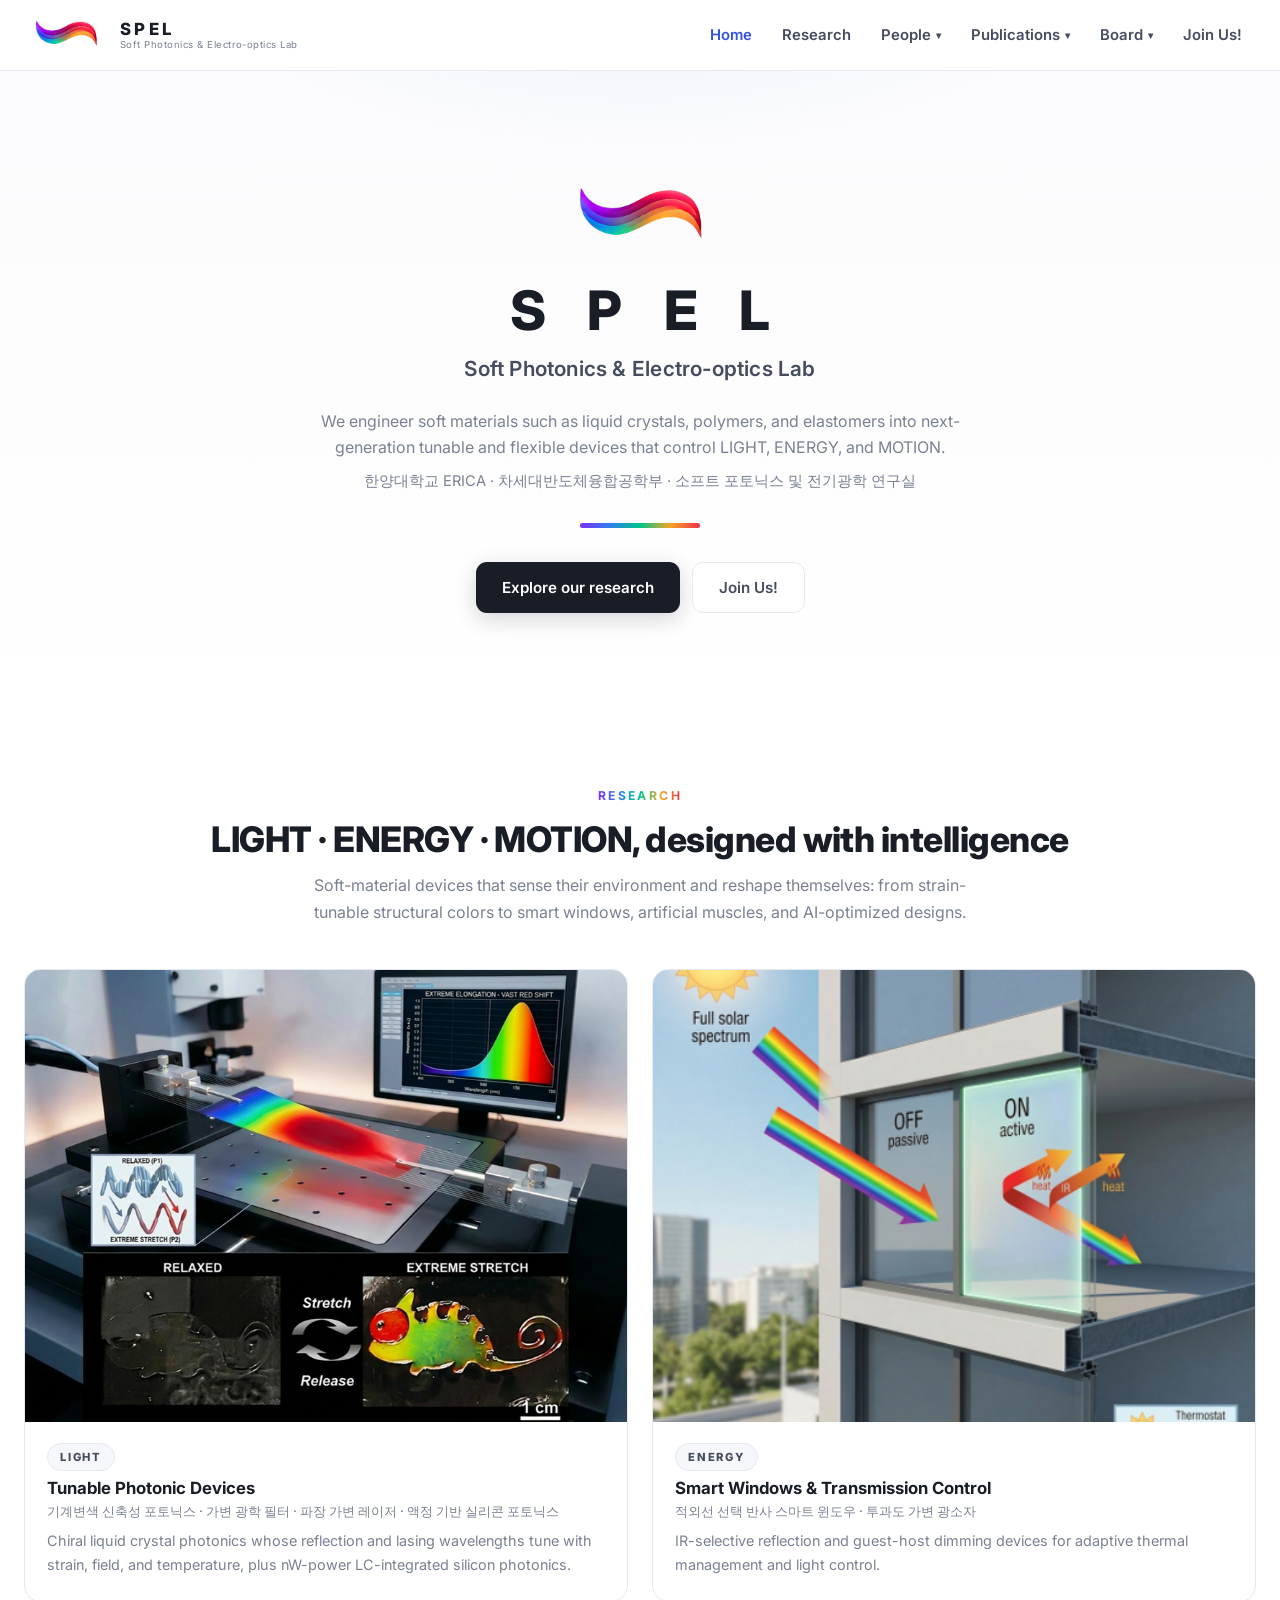
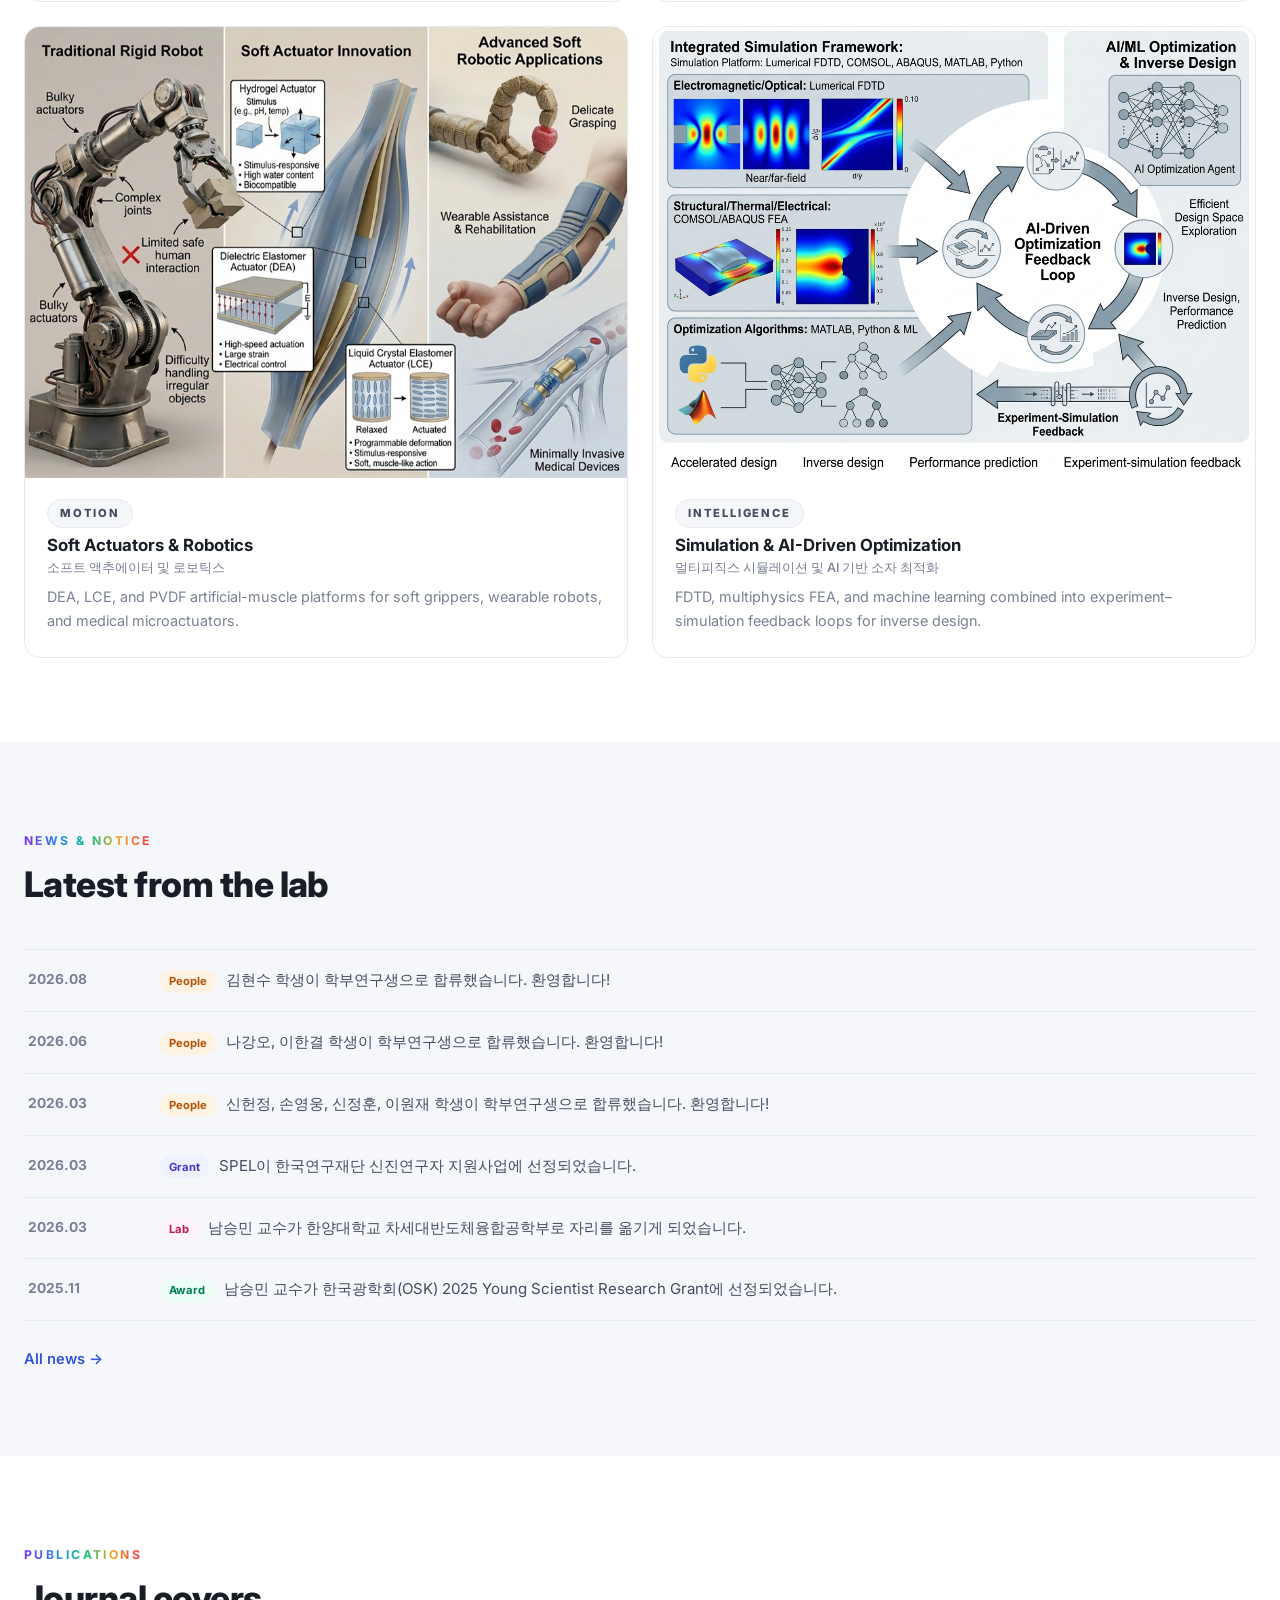
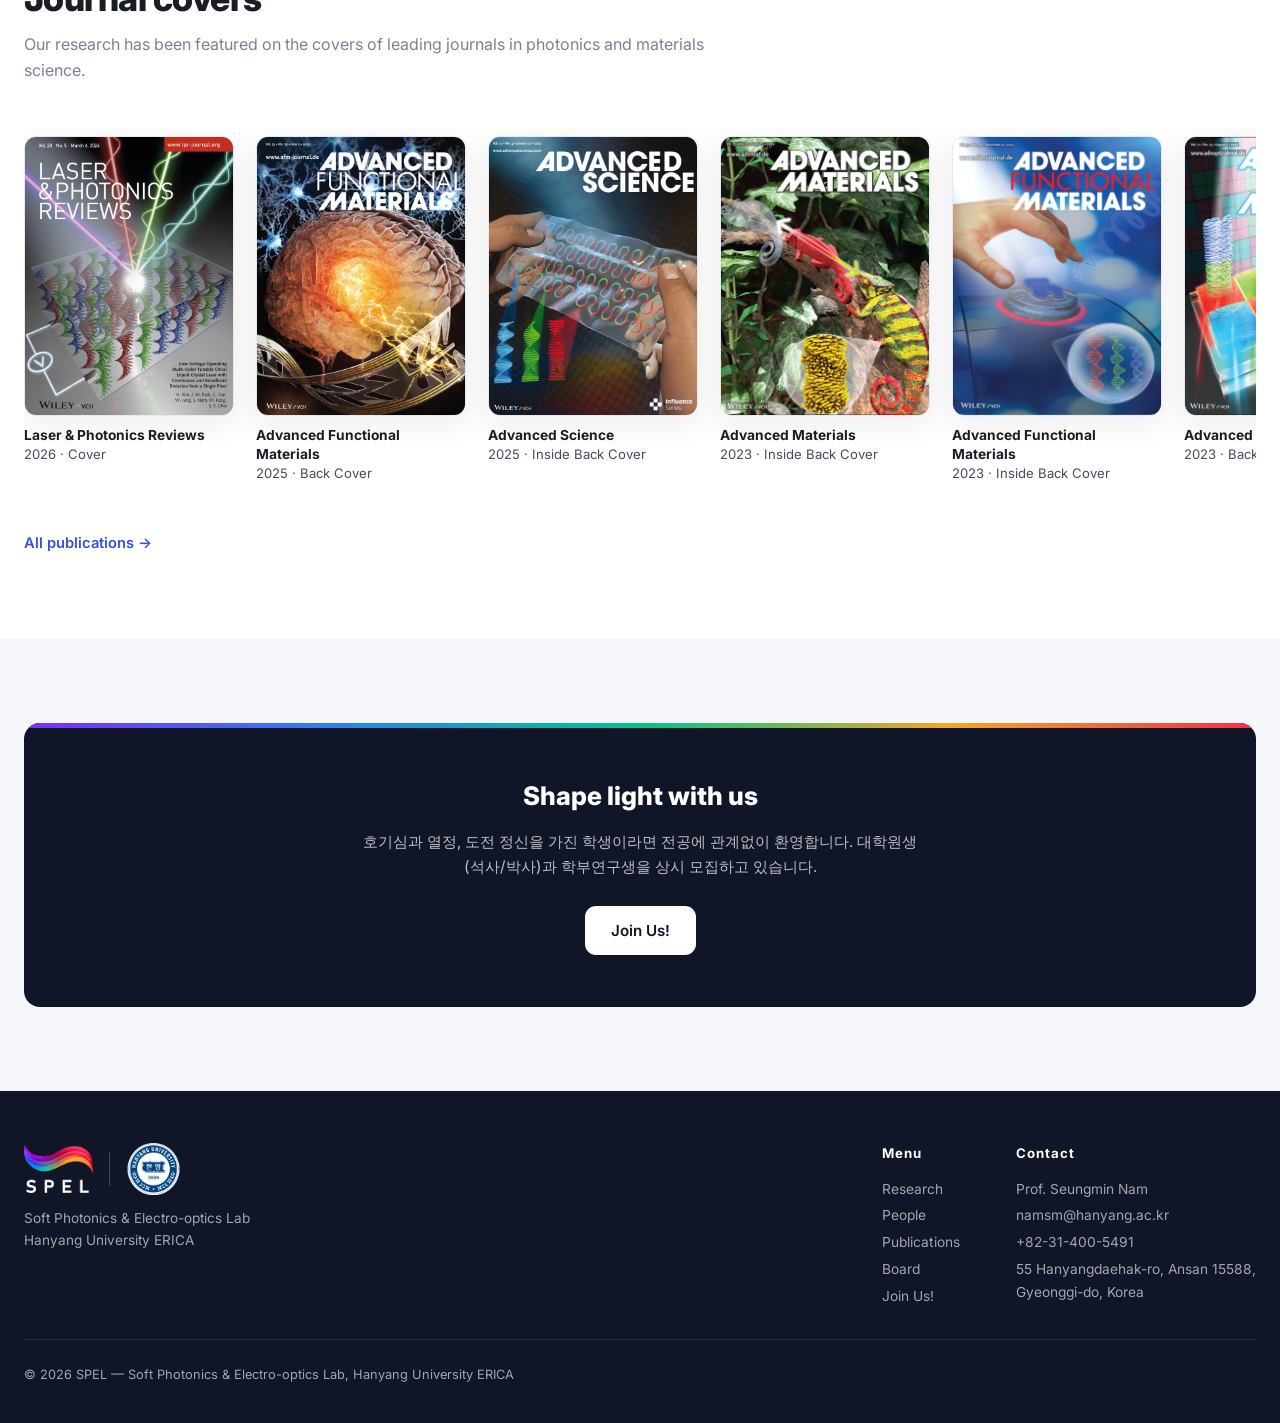
==== commit 60c971c5: "Publications: sync with the 2026-09-24 CV - Adv. Funct. Mater. (Kirigami): final citation vol 35 (20" ====
--- a/index.html
+++ b/index.html
@@ -177,6 +177,10 @@
         <figcaption><strong>Laser &amp; Photonics Reviews</strong>2026 · Cover</figcaption>
       </figure>
       <figure class="cover-item">
+        <a href="https://doi.org/10.1002/adfm.202570138" target="_blank" rel="noopener"><div class="frame"><img src="assets/covers/afm-2025.jpg" alt="Advanced Functional Materials cover, 2025" loading="lazy" /></div></a>
+        <figcaption><strong>Advanced Functional Materials</strong>2025 · Back Cover</figcaption>
+      </figure>
+      <figure class="cover-item">
         <a href="https://doi.org/10.1002/advs.202408346" target="_blank" rel="noopener"><div class="frame"><img src="assets/covers/advsci-2025.png" alt="Advanced Science cover, 2025" loading="lazy" /></div></a>
         <figcaption><strong>Advanced Science</strong>2025 · Inside Back Cover</figcaption>
       </figure>
--- a/css/style.css
+++ b/css/style.css
@@ -274,7 +274,7 @@
 .card:hover { transform: translateY(-5px); box-shadow: var(--shadow); }
 
 .card .thumb {
-  aspect-ratio: 16 / 10;
+  aspect-ratio: 4 / 3;
   overflow: hidden;
   background: var(--bg-soft);
 }
@@ -284,6 +284,9 @@
   transition: transform 0.35s ease;
 }
 .card:hover .thumb img { transform: scale(1.04); }
+/* area7 has a title band on top and a caption strip below; anchor to the bottom so the
+   4:3 crop removes the (redundant) title cleanly instead of half-cutting both */
+.card .thumb img[src$="area7.png"] { object-position: center bottom; }
 
 .card .body { padding: 20px 22px 24px; flex: 1; }
 .card .cat {
@@ -409,6 +412,10 @@
 }
 .cover-strip::-webkit-scrollbar { height: 8px; }
 .cover-strip::-webkit-scrollbar-thumb { background: var(--line); border-radius: 4px; }
+.cover-strip { cursor: grab; }
+.cover-strip.dragging { cursor: grabbing; scroll-snap-type: none; user-select: none; }
+.cover-strip figcaption { cursor: text; }
+.cover-strip img { -webkit-user-drag: none; }
 
 .cover-item {
   flex: 0 0 210px;
@@ -713,15 +720,20 @@
 }
 .news-item:first-child { border-top: 1px solid var(--line); }
 .news-item .date { font-size: 0.86rem; font-weight: 700; color: var(--muted); }
-.news-item .txt { font-size: 0.94rem; color: var(--ink-soft); }
+.news-item .txt {
+  font-size: 0.94rem;
+  color: var(--ink-soft);
+  display: flex;
+  align-items: baseline;
+  gap: 10px;
+}
 .news-item .txt .tag {
-  display: inline-block;
+  flex: 0 0 auto;
+  white-space: nowrap;
   font-size: 0.7rem;
   font-weight: 700;
   padding: 2px 9px;
   border-radius: 999px;
-  margin-right: 8px;
-  vertical-align: 1px;
 }
 .tag.grant { background: #eef2ff; color: #4338ca; }
 .tag.award { background: #ecfdf5; color: #047857; }
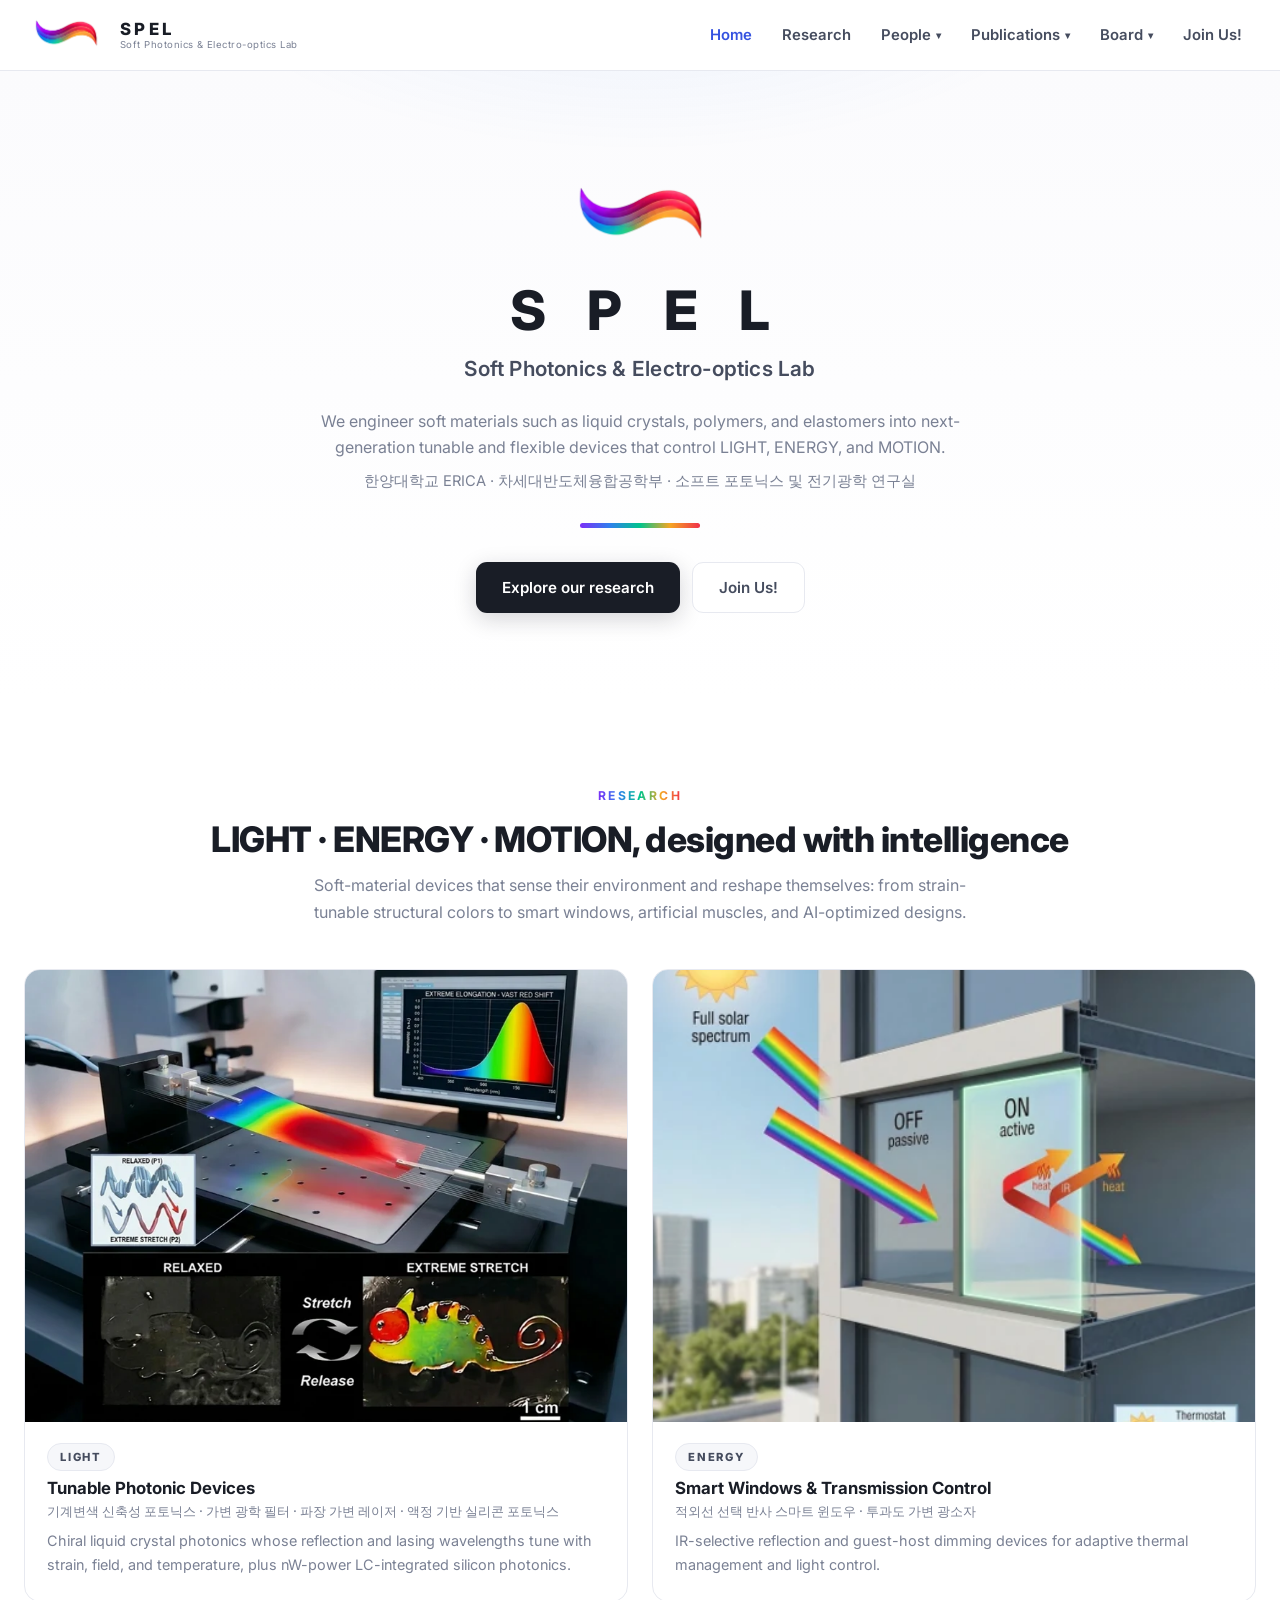
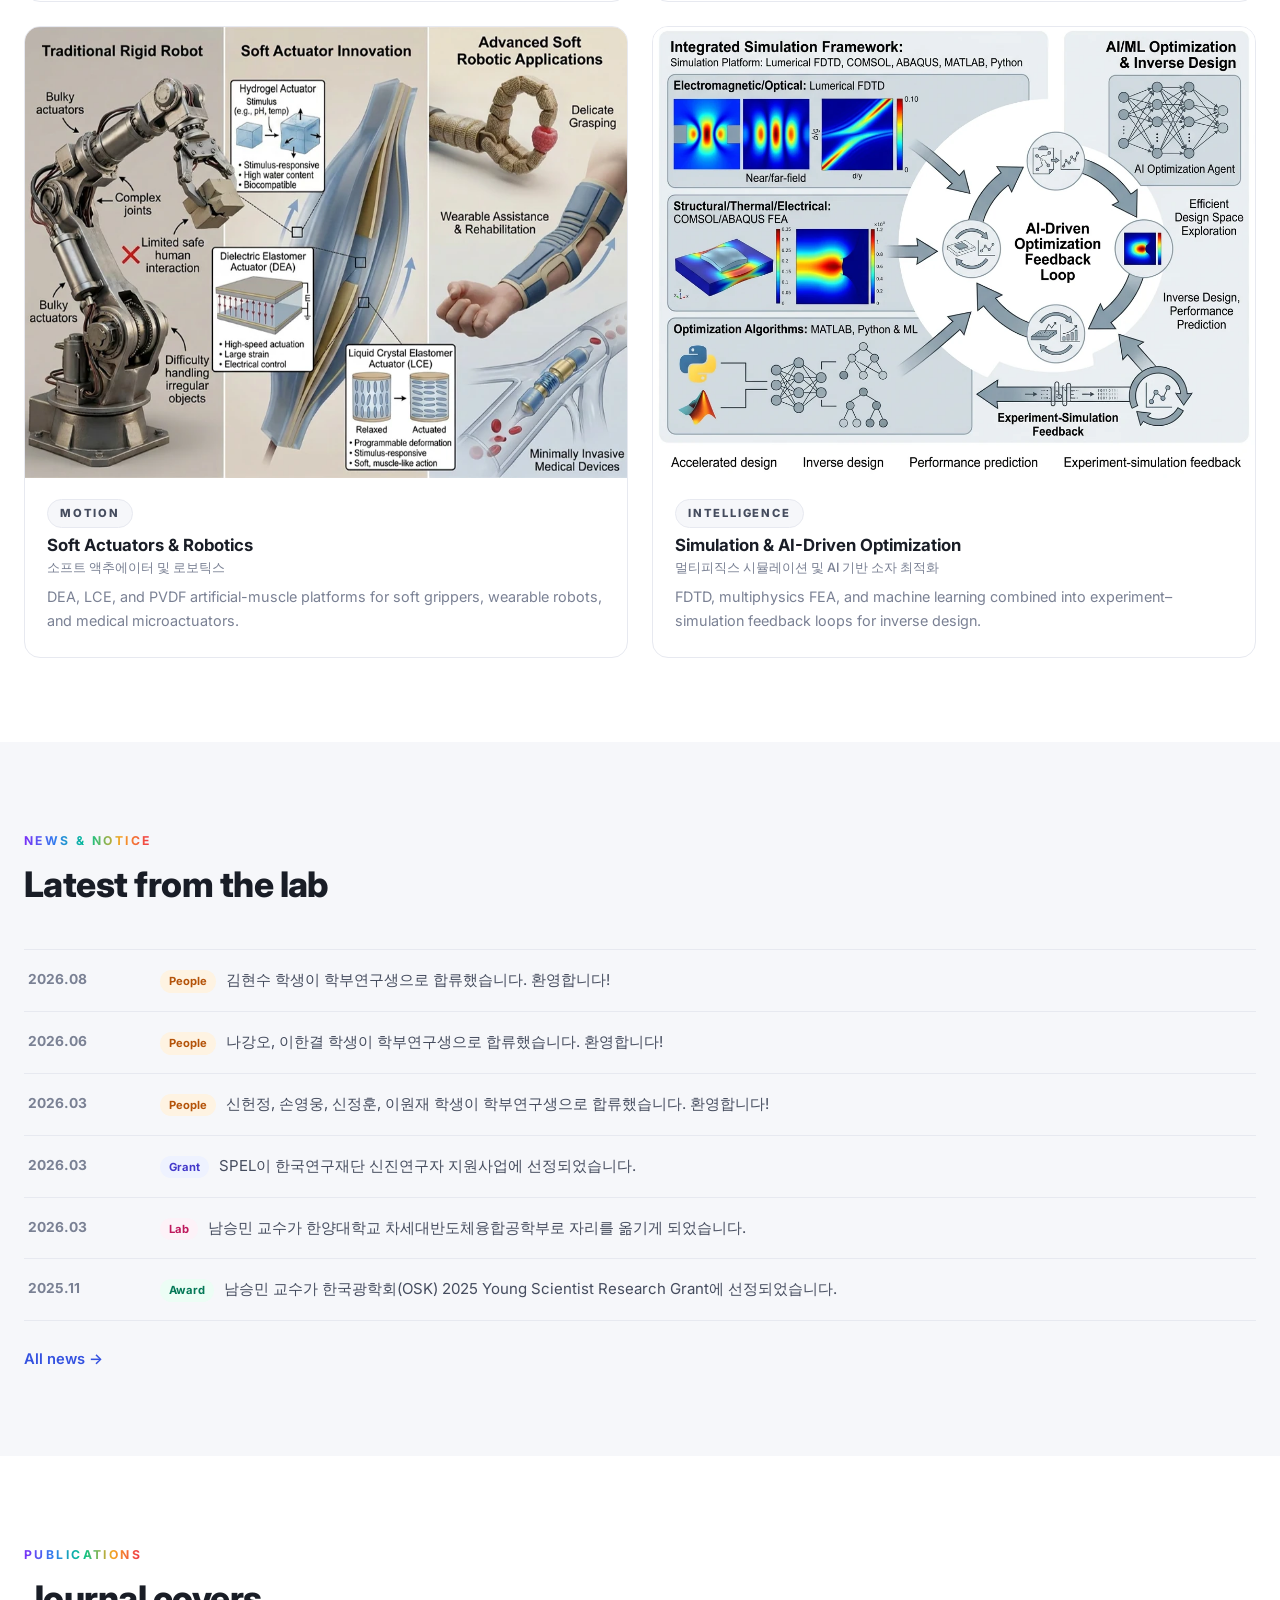
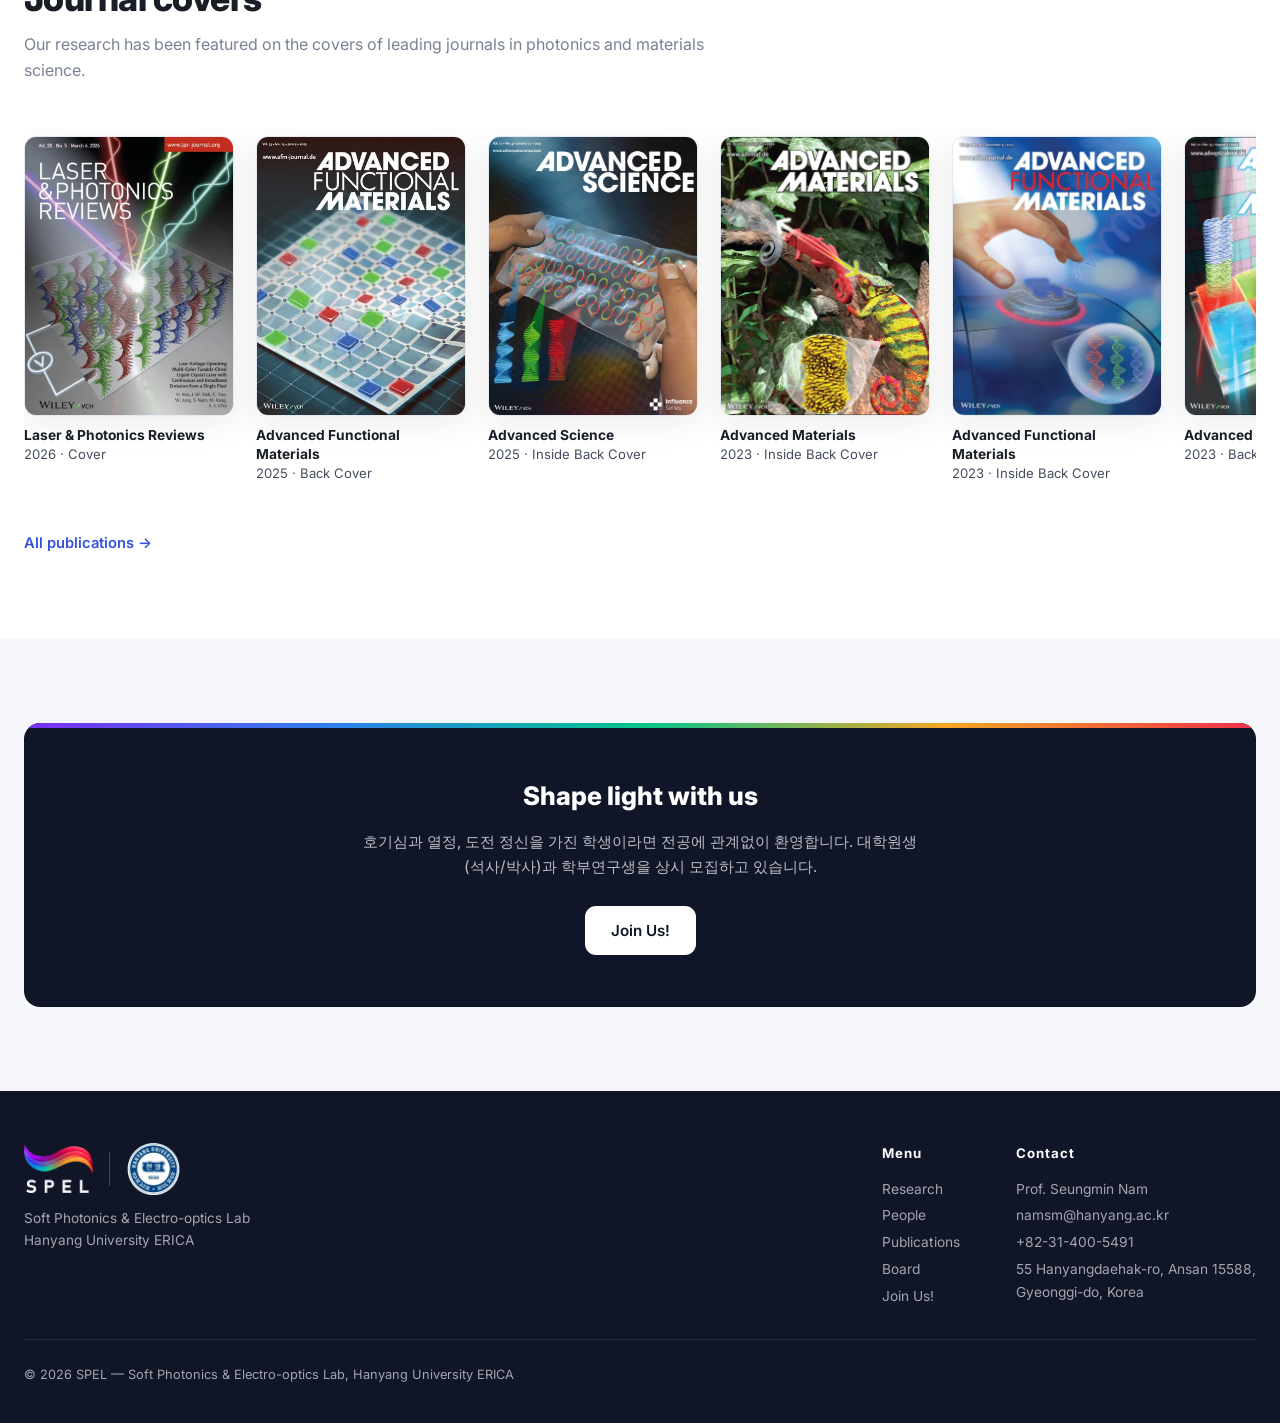
==== commit fe24a36c: "Images: serve WebP at 2x display size and reserve their space Every photo, cover, figure and logo wa" ====
--- a/index.html
+++ b/index.html
@@ -16,7 +16,7 @@
 <header class="site-header">
   <div class="wrap">
     <a class="brand" href="index.html">
-      <img src="assets/logo-wave.png" alt="SPEL logo" />
+      <img src="assets/logo-wave.webp" alt="SPEL logo" width="340" height="146" />
       <span class="brand-text">
         <strong>SPEL</strong>
         <span>Soft Photonics &amp; Electro-optics Lab</span>
@@ -57,7 +57,7 @@
 <!-- ============================ HERO ============================ -->
 <section class="hero">
   <div class="wrap">
-    <img class="logo-wave" src="assets/logo-wave.png" alt="SPEL spectral wave logo" />
+    <img class="logo-wave" src="assets/logo-wave.webp" alt="SPEL spectral wave logo" width="340" height="146" />
     <h1>S P E L</h1>
     <p class="sub">Soft Photonics &amp; Electro-optics Lab</p>
     <p class="lede">
@@ -83,7 +83,7 @@
     </div>
     <div class="cat-grid cols-2">
       <a class="card reveal" href="research.html#light">
-        <div class="thumb"><img src="assets/research/area1.png" alt="Tunable photonic devices" loading="lazy" /></div>
+        <div class="thumb"><img src="assets/research/area1.webp" alt="Tunable photonic devices" width="1018" height="628" loading="lazy" /></div>
         <div class="body">
           <span class="cat">Light</span>
           <h3>Tunable Photonic Devices
@@ -93,7 +93,7 @@
         </div>
       </a>
       <a class="card reveal" href="research.html#energy">
-        <div class="thumb"><img src="assets/research/area4.png" alt="Smart windows and transmission control" loading="lazy" /></div>
+        <div class="thumb"><img src="assets/research/area4.webp" alt="Smart windows and transmission control" width="492" height="492" loading="lazy" /></div>
         <div class="body">
           <span class="cat">Energy</span>
           <h3>Smart Windows &amp; Transmission Control
@@ -103,7 +103,7 @@
         </div>
       </a>
       <a class="card reveal" href="research.html#motion">
-        <div class="thumb"><img src="assets/research/area6.png" alt="Soft actuators and robotics" loading="lazy" /></div>
+        <div class="thumb"><img src="assets/research/area6.webp" alt="Soft actuators and robotics" width="894" height="667" loading="lazy" /></div>
         <div class="body">
           <span class="cat">Motion</span>
           <h3>Soft Actuators &amp; Robotics
@@ -113,7 +113,7 @@
         </div>
       </a>
       <a class="card reveal" href="research.html#intelligence">
-        <div class="thumb"><img src="assets/research/area7.png" alt="Multiphysics simulation and AI-driven optimization" loading="lazy" /></div>
+        <div class="thumb"><img src="assets/research/area7.webp" alt="Multiphysics simulation and AI-driven optimization" width="1152" height="928" loading="lazy" /></div>
         <div class="body">
           <span class="cat">Intelligence</span>
           <h3>Simulation &amp; AI-Driven Optimization
@@ -173,35 +173,35 @@
     </div>
     <div class="cover-strip reveal">
       <figure class="cover-item">
-        <a href="https://doi.org/10.1002/lpor.202502740" target="_blank" rel="noopener"><div class="frame"><img src="assets/covers/lpr-2026.png" alt="Laser & Photonics Reviews cover, 2026" loading="lazy" /></div></a>
+        <a href="https://doi.org/10.1002/lpor.202502740" target="_blank" rel="noopener"><div class="frame"><img src="assets/covers/lpr-2026.webp" alt="Laser & Photonics Reviews cover, 2026" width="600" height="792" loading="lazy" /></div></a>
         <figcaption><strong>Laser &amp; Photonics Reviews</strong>2026 · Cover</figcaption>
       </figure>
       <figure class="cover-item">
-        <a href="https://doi.org/10.1002/adfm.202570138" target="_blank" rel="noopener"><div class="frame"><img src="assets/covers/afm-2025.jpg" alt="Advanced Functional Materials cover, 2025" loading="lazy" /></div></a>
+        <a href="https://doi.org/10.1002/adfm.202570138" target="_blank" rel="noopener"><div class="frame"><img src="assets/covers/afm-2025.webp" alt="Advanced Functional Materials cover, 2025" width="380" height="500" loading="lazy" /></div></a>
         <figcaption><strong>Advanced Functional Materials</strong>2025 · Back Cover</figcaption>
       </figure>
       <figure class="cover-item">
-        <a href="https://doi.org/10.1002/advs.202408346" target="_blank" rel="noopener"><div class="frame"><img src="assets/covers/advsci-2025.png" alt="Advanced Science cover, 2025" loading="lazy" /></div></a>
+        <a href="https://doi.org/10.1002/advs.202408346" target="_blank" rel="noopener"><div class="frame"><img src="assets/covers/advsci-2025.webp" alt="Advanced Science cover, 2025" width="598" height="787" loading="lazy" /></div></a>
         <figcaption><strong>Advanced Science</strong>2025 · Inside Back Cover</figcaption>
       </figure>
       <figure class="cover-item">
-        <a href="https://doi.org/10.1002/adma.202302456" target="_blank" rel="noopener"><div class="frame"><img src="assets/covers/am-2023.png" alt="Advanced Materials cover, 2023" loading="lazy" /></div></a>
+        <a href="https://doi.org/10.1002/adma.202302456" target="_blank" rel="noopener"><div class="frame"><img src="assets/covers/am-2023.webp" alt="Advanced Materials cover, 2023" width="432" height="569" loading="lazy" /></div></a>
         <figcaption><strong>Advanced Materials</strong>2023 · Inside Back Cover</figcaption>
       </figure>
       <figure class="cover-item">
-        <a href="https://doi.org/10.1002/adfm.202304506" target="_blank" rel="noopener"><div class="frame"><img src="assets/covers/afm-2023.png" alt="Advanced Functional Materials cover, 2023" loading="lazy" /></div></a>
+        <a href="https://doi.org/10.1002/adfm.202304506" target="_blank" rel="noopener"><div class="frame"><img src="assets/covers/afm-2023.webp" alt="Advanced Functional Materials cover, 2023" width="432" height="569" loading="lazy" /></div></a>
         <figcaption><strong>Advanced Functional Materials</strong>2023 · Inside Back Cover</figcaption>
       </figure>
       <figure class="cover-item">
-        <a href="https://doi.org/10.1002/adom.202202906" target="_blank" rel="noopener"><div class="frame"><img src="assets/covers/aom-2023.png" alt="Advanced Optical Materials cover, 2023" loading="lazy" /></div></a>
+        <a href="https://doi.org/10.1002/adom.202202906" target="_blank" rel="noopener"><div class="frame"><img src="assets/covers/aom-2023.webp" alt="Advanced Optical Materials cover, 2023" width="432" height="569" loading="lazy" /></div></a>
         <figcaption><strong>Advanced Optical Materials</strong>2023 · Back Cover</figcaption>
       </figure>
       <figure class="cover-item">
-        <a href="https://doi.org/10.1002/admt.202301322" target="_blank" rel="noopener"><div class="frame"><img src="assets/covers/amt-2023.jpg" alt="Advanced Materials Technologies cover, 2023" loading="lazy" /></div></a>
+        <a href="https://doi.org/10.1002/admt.202301322" target="_blank" rel="noopener"><div class="frame"><img src="assets/covers/amt-2023.webp" alt="Advanced Materials Technologies cover, 2023" width="432" height="567" loading="lazy" /></div></a>
         <figcaption><strong>Advanced Materials Technologies</strong>2023 · Inside Back Cover</figcaption>
       </figure>
       <figure class="cover-item">
-        <a href="https://doi.org/10.1364/OME.459967" target="_blank" rel="noopener"><div class="frame"><img src="assets/covers/ome-2022.jpg" alt="Optical Materials Express cover, 2022" loading="lazy" /></div></a>
+        <a href="https://doi.org/10.1364/OME.459967" target="_blank" rel="noopener"><div class="frame"><img src="assets/covers/ome-2022.webp" alt="Optical Materials Express cover, 2022" width="149" height="196" loading="lazy" /></div></a>
         <figcaption><strong>Optical Materials Express</strong>2022 · Front Cover</figcaption>
       </figure>
     </div>
@@ -225,9 +225,9 @@
     <div class="top">
       <div class="f-brand">
         <div class="f-logos">
-          <img src="assets/logo-white-spaced.png" alt="SPEL" />
+          <img src="assets/logo-white-spaced.webp" alt="SPEL" width="140" height="98" />
           <span class="f-div" aria-hidden="true"></span>
-          <img class="f-seal" src="assets/hanyang-emblem.png" alt="Hanyang University" />
+          <img class="f-seal" src="assets/hanyang-emblem.webp" alt="Hanyang University" width="112" height="106" />
         </div>
         <p>Soft Photonics &amp; Electro-optics Lab<br />Hanyang University ERICA</p>
       </div>
--- a/css/style.css
+++ b/css/style.css
@@ -31,7 +31,8 @@
   -webkit-font-smoothing: antialiased;
 }
 
-img { max-width: 100%; display: block; }
+/* height:auto keeps the width/height attributes (used to reserve space) from stretching images */
+img { max-width: 100%; height: auto; display: block; }
 a { color: inherit; text-decoration: none; }
 ul { list-style: none; }
 
@@ -286,7 +287,7 @@
 .card:hover .thumb img { transform: scale(1.04); }
 /* area7 has a title band on top and a caption strip below; anchor to the bottom so the
    4:3 crop removes the (redundant) title cleanly instead of half-cutting both */
-.card .thumb img[src$="area7.png"] { object-position: center bottom; }
+.card .thumb img[src$="area7.webp"] { object-position: center bottom; }
 
 .card .body { padding: 20px 22px 24px; flex: 1; }
 .card .cat {
@@ -855,7 +856,7 @@
   padding-bottom: 30px;
   border-bottom: 1px solid rgba(255, 255, 255, 0.1);
 }
-.site-footer .f-brand img { height: 48px; }
+.site-footer .f-brand img { height: 48px; width: auto; }
 .site-footer .f-logos { display: flex; align-items: center; gap: 16px; }
 .site-footer .f-div { width: 1px; height: 34px; background: rgba(255, 255, 255, 0.22); }
 .site-footer .f-brand img.f-seal { height: 52px; }
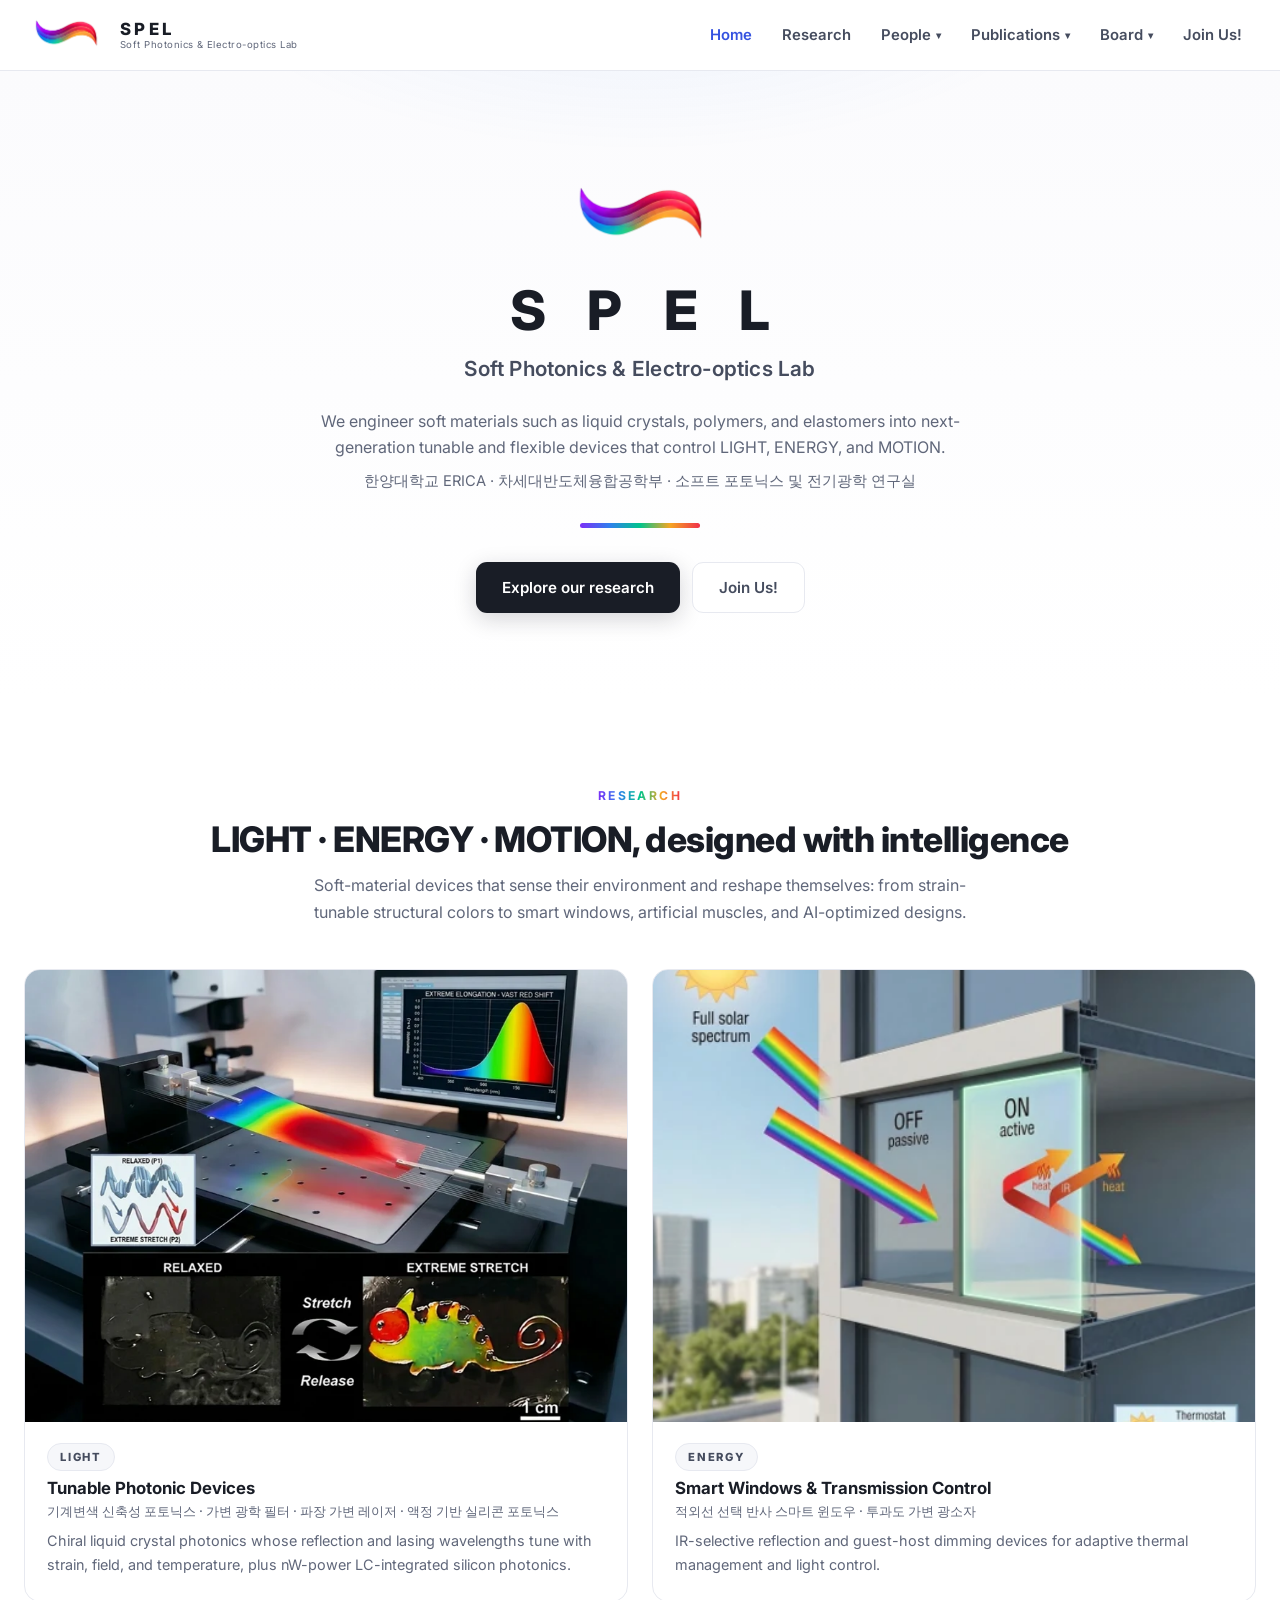
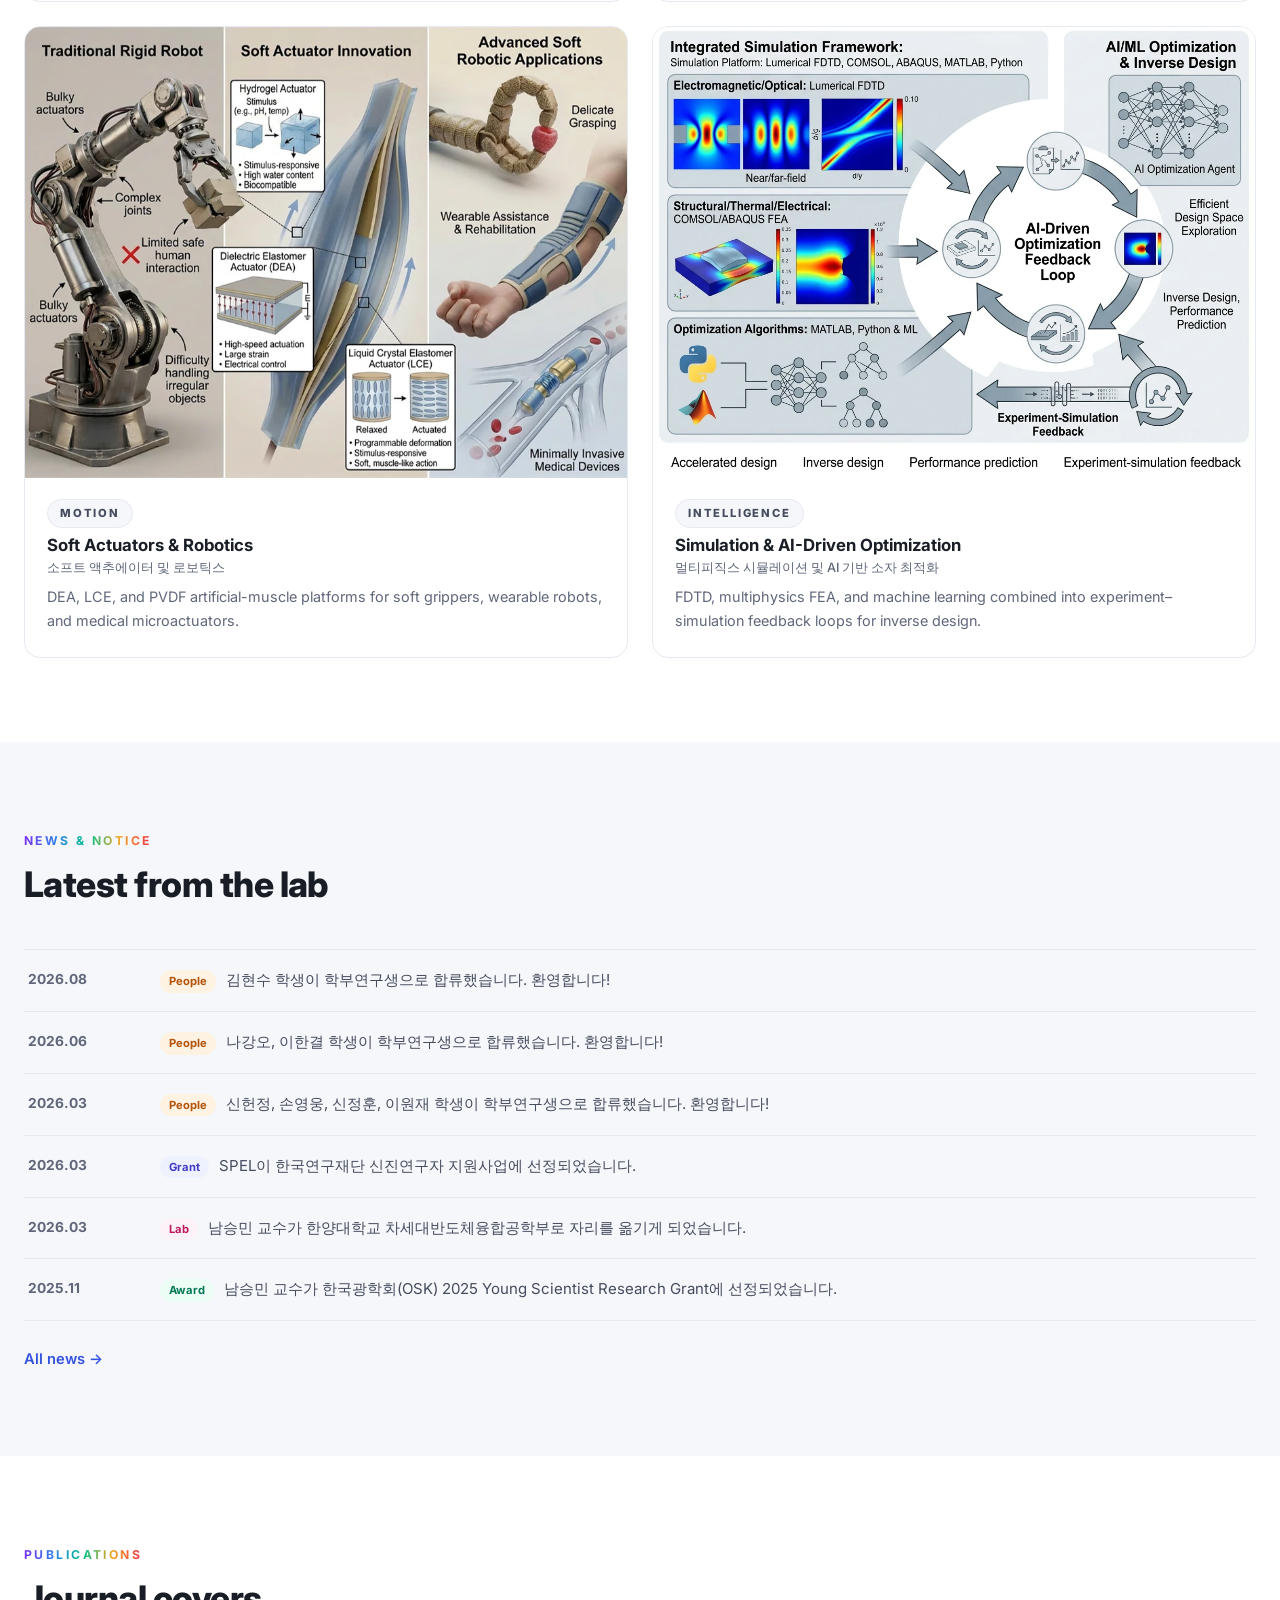
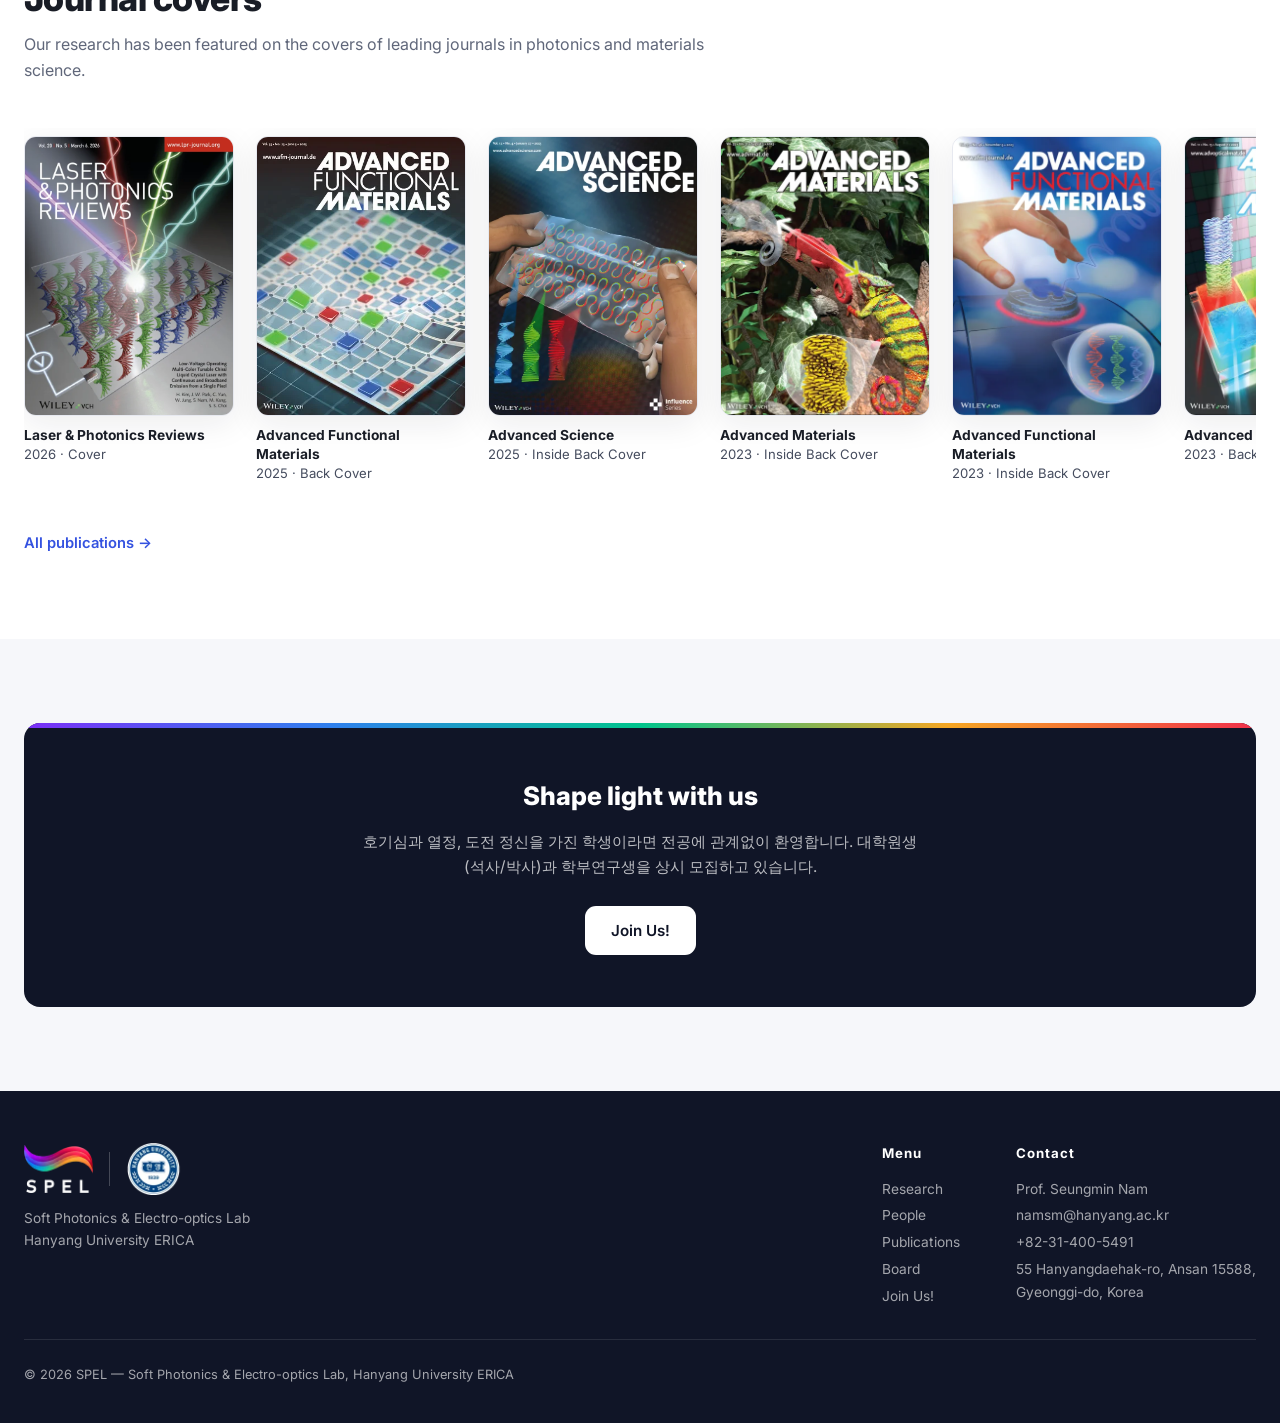
==== commit 937a0efc: "SEO and contrast: share previews, Korean metadata, sitemap, AA text color - Open Graph + Twitter car" ====
--- a/index.html
+++ b/index.html
@@ -3,8 +3,20 @@
 <head>
   <meta charset="UTF-8" />
   <meta name="viewport" content="width=device-width, initial-scale=1.0" />
-  <title>SPEL — Soft Photonics &amp; Electro-optics Lab | Hanyang University ERICA</title>
-  <meta name="description" content="Soft Photonics & Electro-optics Lab (SPEL) at Hanyang University ERICA. Soft-material-based next-generation optical and electronic devices: tunable photonics, smart windows, soft actuators, and AI-driven design." />
+  <title>SPEL 소프트 포토닉스 및 전기광학 연구실 | Hanyang University ERICA</title>
+  <meta name="description" content="한양대학교 ERICA 차세대반도체융합공학부 남승민 교수 연구실. 액정·고분자·엘라스토머 기반 구조색, 가변 포토닉스, 스마트 윈도우, 소프트 액추에이터, 액정 실리콘 포토닉스를 연구합니다. Soft Photonics &amp; Electro-optics Lab (SPEL), Hanyang University ERICA." />
+  <link rel="canonical" href="https://spel.hanyang.ac.kr/" />
+  <meta property="og:type" content="website" />
+  <meta property="og:site_name" content="SPEL — Soft Photonics &amp; Electro-optics Lab" />
+  <meta property="og:title" content="SPEL 소프트 포토닉스 및 전기광학 연구실 | Hanyang University ERICA" />
+  <meta property="og:description" content="한양대학교 ERICA 차세대반도체융합공학부 남승민 교수 연구실. 액정·고분자·엘라스토머 기반 구조색, 가변 포토닉스, 스마트 윈도우, 소프트 액추에이터, 액정 실리콘 포토닉스를 연구합니다. Soft Photonics &amp; Electro-optics Lab (SPEL), Hanyang University ERICA." />
+  <meta property="og:url" content="https://spel.hanyang.ac.kr/" />
+  <meta property="og:image" content="https://spel.hanyang.ac.kr/assets/og-image.jpg" />
+  <meta property="og:image:width" content="1200" />
+  <meta property="og:image:height" content="630" />
+  <meta property="og:image:alt" content="SPEL — Soft Photonics &amp; Electro-optics Lab, 한양대학교 ERICA" />
+  <meta property="og:locale" content="ko_KR" />
+  <meta name="twitter:card" content="summary_large_image" />
   <link rel="icon" href="assets/logo-square.png" />
   <link rel="preconnect" href="https://fonts.googleapis.com" />
   <link rel="preconnect" href="https://fonts.gstatic.com" crossorigin />
--- a/css/style.css
+++ b/css/style.css
@@ -6,7 +6,7 @@
 :root {
   --ink: #191d26;
   --ink-soft: #454c5e;
-  --muted: #7a8194;
+  --muted: #60677a; /* ≥ 4.5:1 on --bg and --bg-soft (WCAG AA body text) */
   --bg: #ffffff;
   --bg-soft: #f6f7fa;
   --line: #e7e9f0;
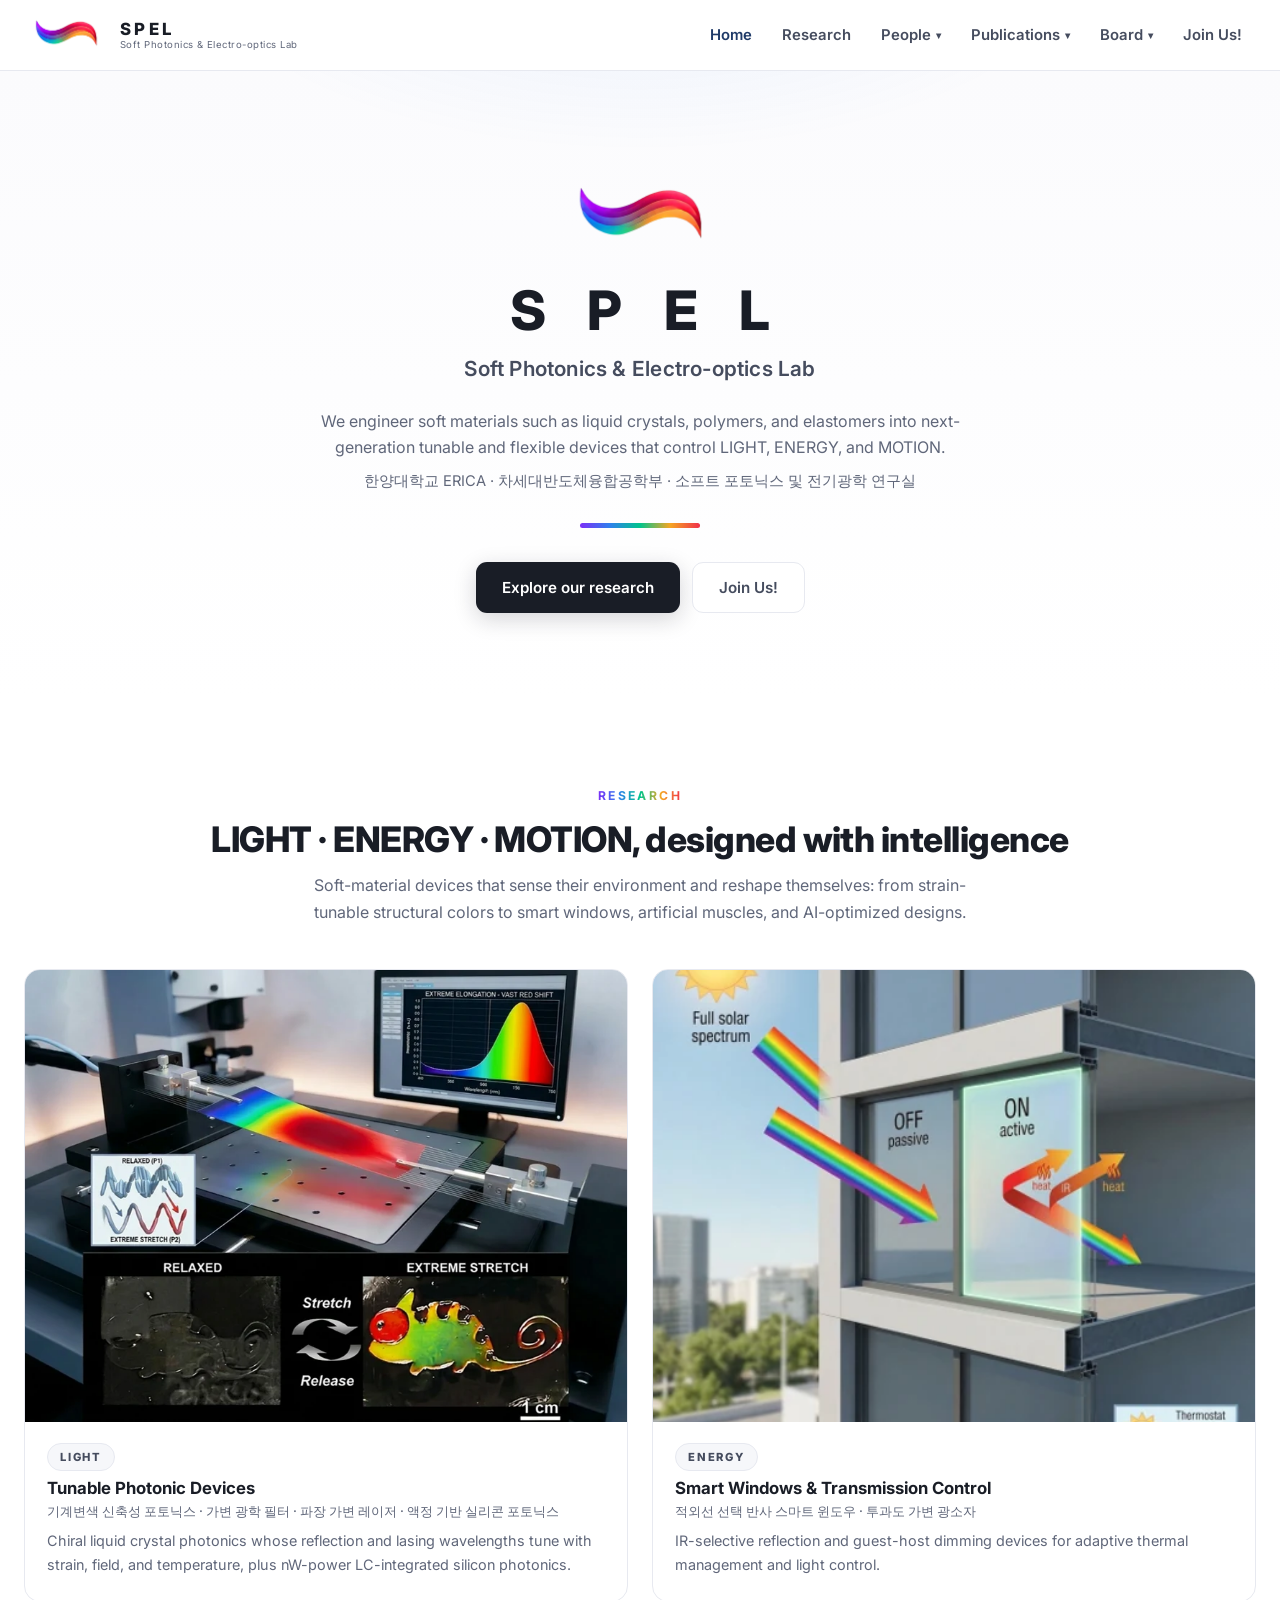
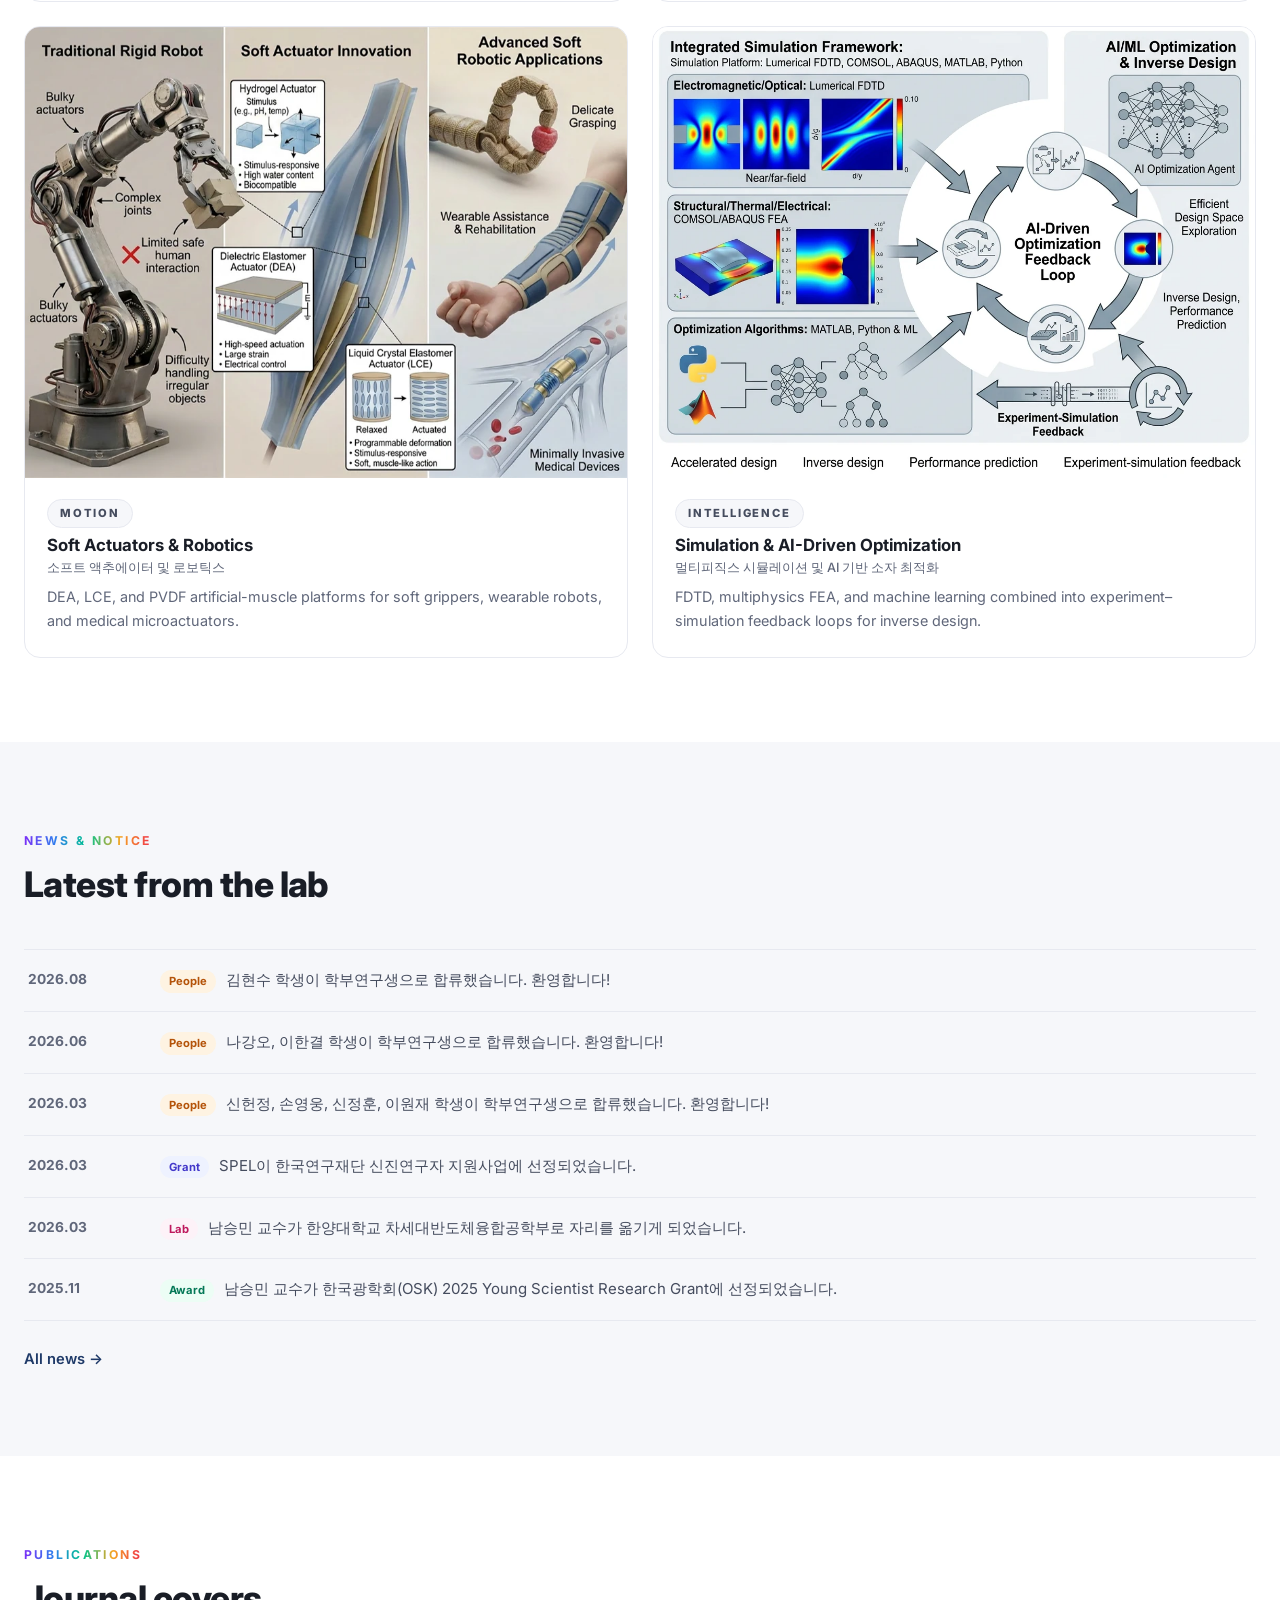
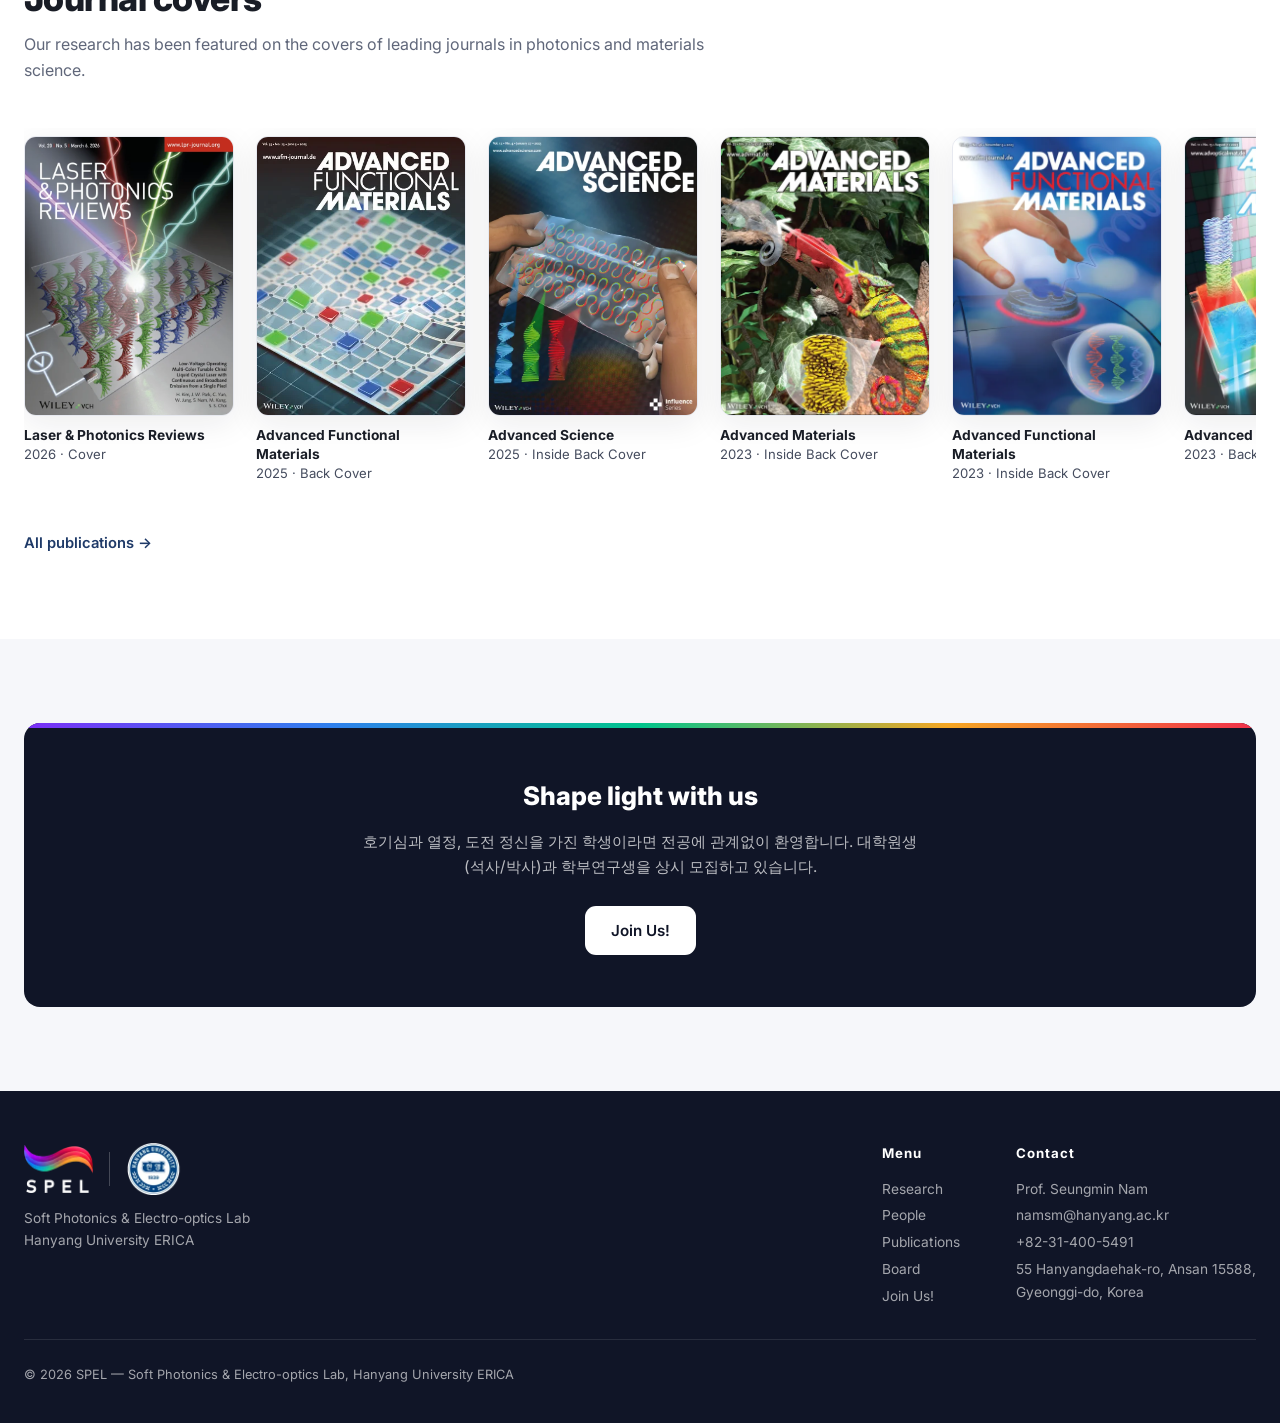
==== commit 310de7cd: "Home: add Google Search Console verification tag Co-Authored-By: Claude Opus 5.5 <noreply@anthropic." ====
--- a/index.html
+++ b/index.html
@@ -17,6 +17,7 @@
   <meta property="og:image:alt" content="SPEL — Soft Photonics &amp; Electro-optics Lab, 한양대학교 ERICA" />
   <meta property="og:locale" content="ko_KR" />
   <meta name="twitter:card" content="summary_large_image" />
+  <meta name="google-site-verification" content="Ft6S0s2q0a3YVl09QSz60-y4dX5NlA2VWuBQ4DGpOH0" />
   <link rel="icon" href="assets/logo-square.png" />
   <link rel="preconnect" href="https://fonts.googleapis.com" />
   <link rel="preconnect" href="https://fonts.gstatic.com" crossorigin />
--- a/css/style.css
+++ b/css/style.css
@@ -11,7 +11,7 @@
   --bg-soft: #f6f7fa;
   --line: #e7e9f0;
   --navy: #101527;
-  --accent: #3452e0;
+  --accent: #1f3a68; /* deep navy; same family as --navy, 11.3:1 on white */
   --spectrum: linear-gradient(90deg, #7b2ff7, #2f80ed, #00c48c, #f5a623, #f0304a);
   --radius: 16px;
   --shadow: 0 8px 32px rgba(20, 24, 40, 0.08);
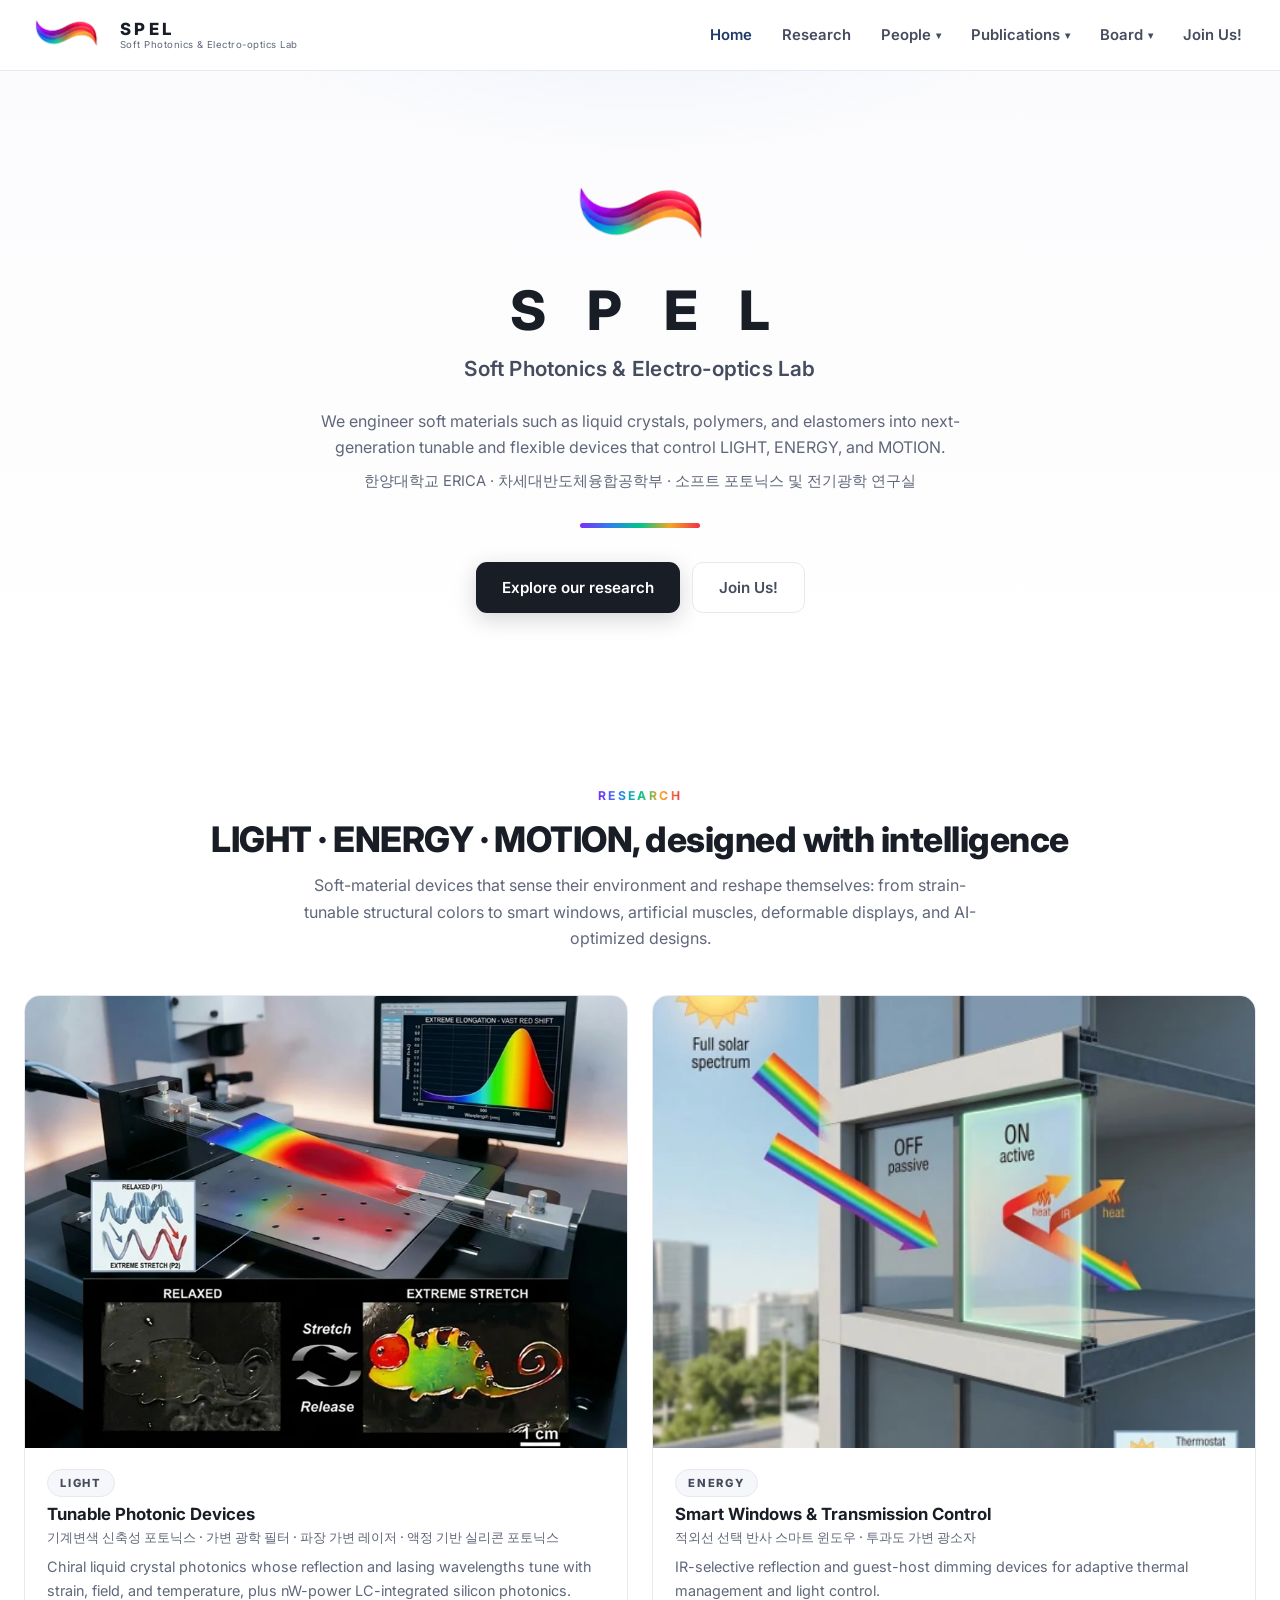
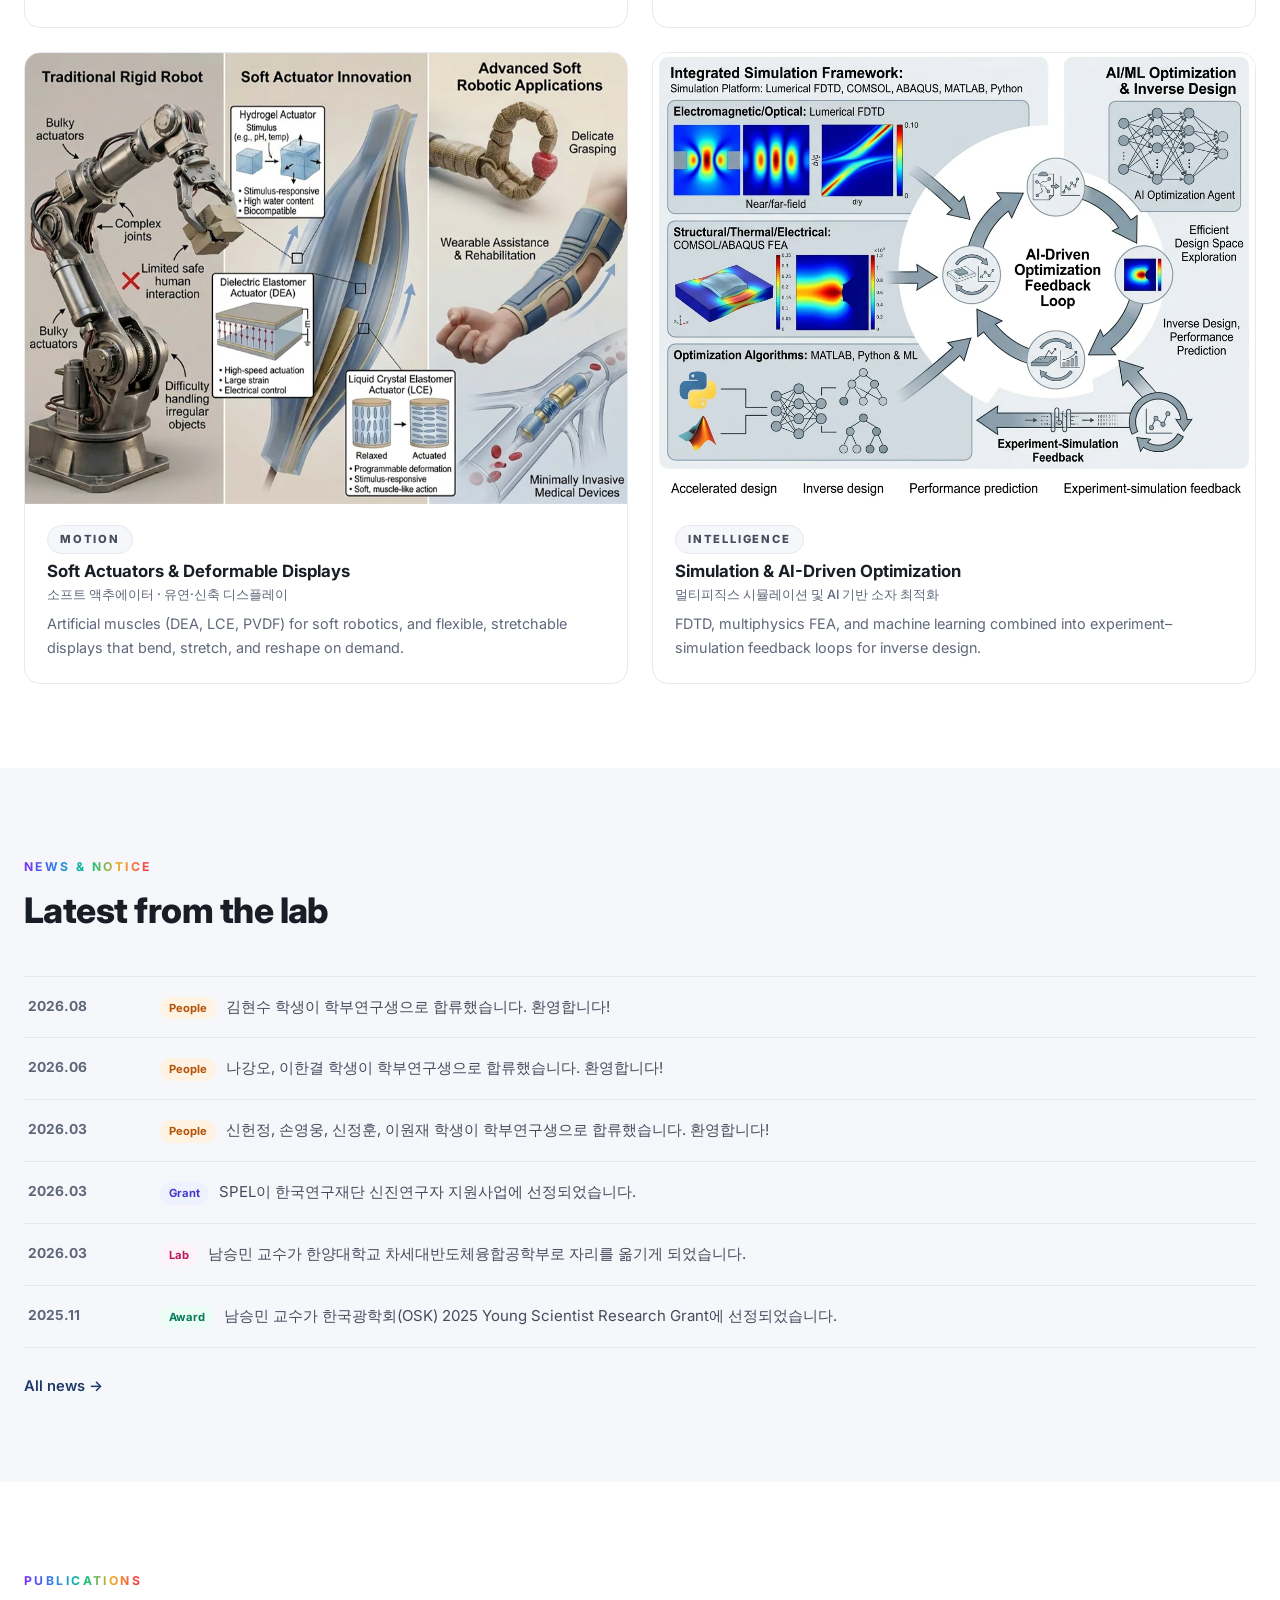
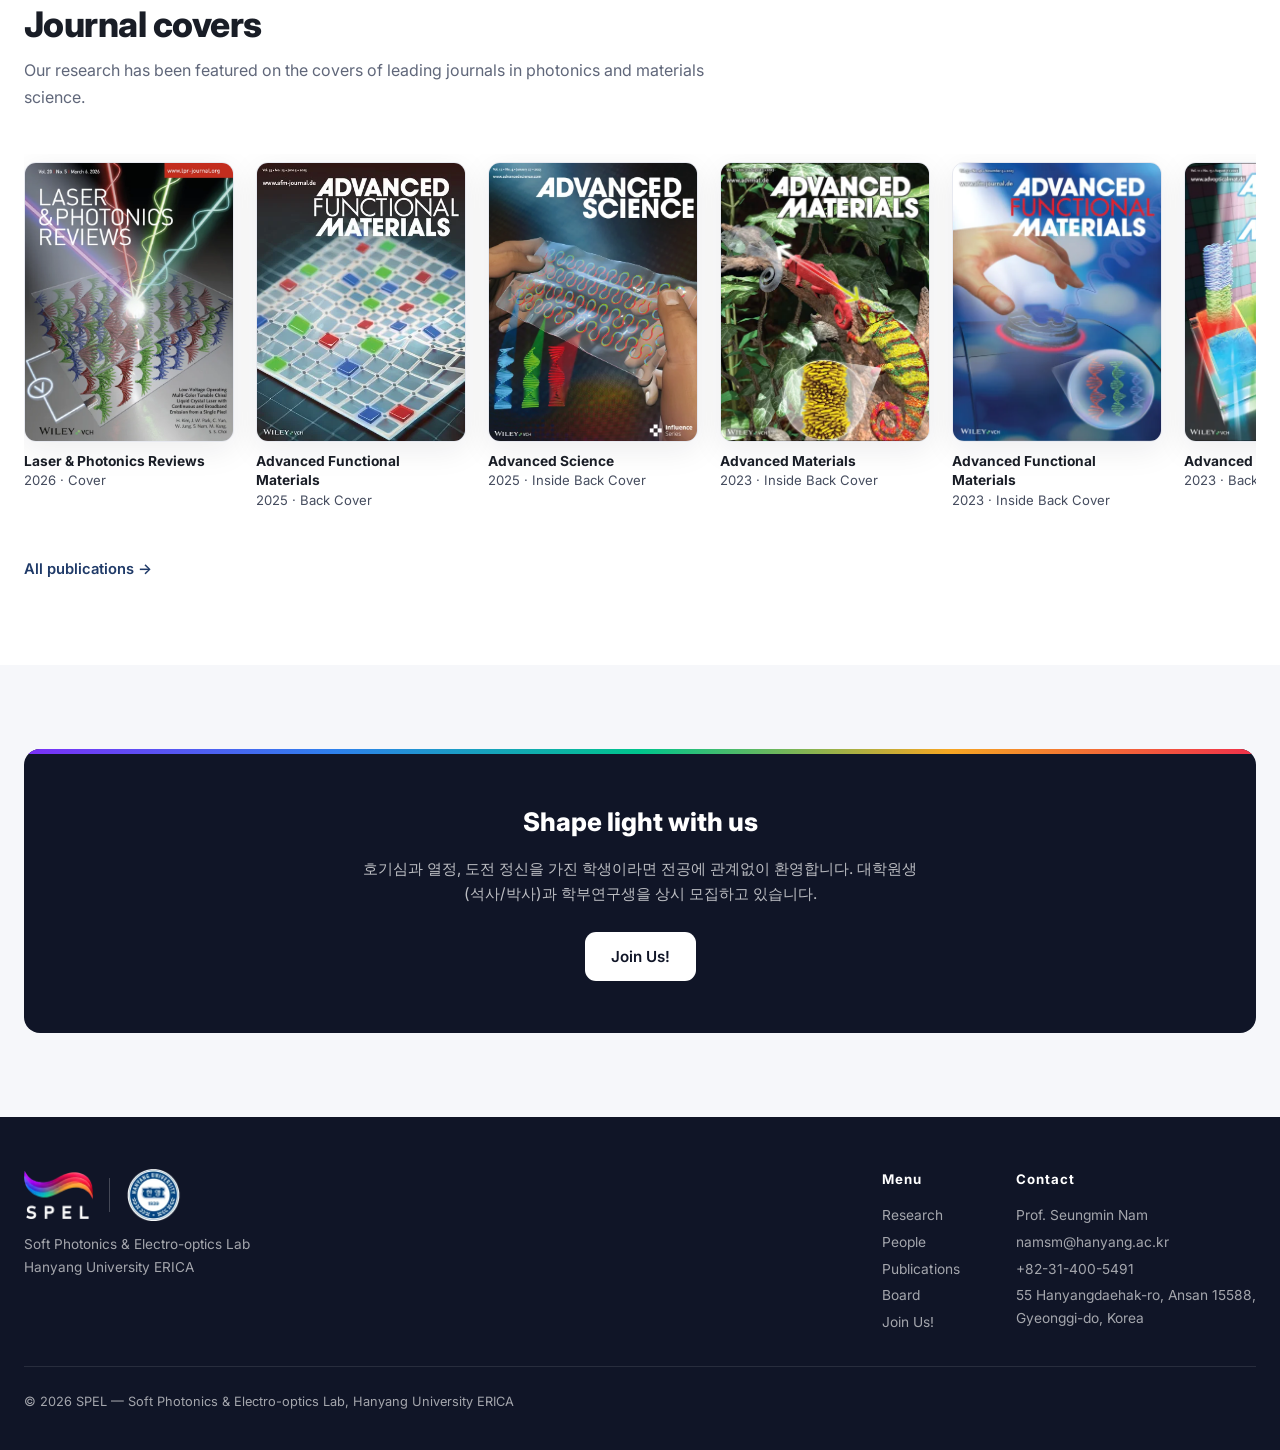
==== commit 418ab596: "Research: add Deformable Displays under a broadened MOTION pillar MOTION now covers soft matter that" ====
--- a/index.html
+++ b/index.html
@@ -4,12 +4,12 @@
   <meta charset="UTF-8" />
   <meta name="viewport" content="width=device-width, initial-scale=1.0" />
   <title>SPEL 소프트 포토닉스 및 전기광학 연구실 | Hanyang University ERICA</title>
-  <meta name="description" content="한양대학교 ERICA 차세대반도체융합공학부 남승민 교수 연구실. 액정·고분자·엘라스토머 기반 구조색, 가변 포토닉스, 스마트 윈도우, 소프트 액추에이터, 액정 실리콘 포토닉스를 연구합니다. Soft Photonics &amp; Electro-optics Lab (SPEL), Hanyang University ERICA." />
+  <meta name="description" content="한양대학교 ERICA 차세대반도체융합공학부 남승민 교수 연구실. 액정·고분자·엘라스토머 기반 구조색, 가변 포토닉스, 스마트 윈도우, 소프트 액추에이터, 유연·신축 디스플레이, 액정 실리콘 포토닉스를 연구합니다. Soft Photonics &amp; Electro-optics Lab (SPEL), Hanyang University ERICA." />
   <link rel="canonical" href="https://spel.hanyang.ac.kr/" />
   <meta property="og:type" content="website" />
   <meta property="og:site_name" content="SPEL — Soft Photonics &amp; Electro-optics Lab" />
   <meta property="og:title" content="SPEL 소프트 포토닉스 및 전기광학 연구실 | Hanyang University ERICA" />
-  <meta property="og:description" content="한양대학교 ERICA 차세대반도체융합공학부 남승민 교수 연구실. 액정·고분자·엘라스토머 기반 구조색, 가변 포토닉스, 스마트 윈도우, 소프트 액추에이터, 액정 실리콘 포토닉스를 연구합니다. Soft Photonics &amp; Electro-optics Lab (SPEL), Hanyang University ERICA." />
+  <meta property="og:description" content="한양대학교 ERICA 차세대반도체융합공학부 남승민 교수 연구실. 액정·고분자·엘라스토머 기반 구조색, 가변 포토닉스, 스마트 윈도우, 소프트 액추에이터, 유연·신축 디스플레이, 액정 실리콘 포토닉스를 연구합니다. Soft Photonics &amp; Electro-optics Lab (SPEL), Hanyang University ERICA." />
   <meta property="og:url" content="https://spel.hanyang.ac.kr/" />
   <meta property="og:image" content="https://spel.hanyang.ac.kr/assets/og-image.jpg" />
   <meta property="og:image:width" content="1200" />
@@ -18,6 +18,7 @@
   <meta property="og:locale" content="ko_KR" />
   <meta name="twitter:card" content="summary_large_image" />
   <meta name="google-site-verification" content="Ft6S0s2q0a3YVl09QSz60-y4dX5NlA2VWuBQ4DGpOH0" />
+  <meta name="naver-site-verification" content="2e97165d7f410db28ee0060f8d717fbb8bdf15e9" />
   <link rel="icon" href="assets/logo-square.png" />
   <link rel="preconnect" href="https://fonts.googleapis.com" />
   <link rel="preconnect" href="https://fonts.gstatic.com" crossorigin />
@@ -92,7 +93,7 @@
     <div class="section-head center reveal">
       <span class="kicker">Research</span>
       <h2>LIGHT · ENERGY · MOTION, designed with intelligence</h2>
-      <p>Soft-material devices that sense their environment and reshape themselves: from strain-tunable structural colors to smart windows, artificial muscles, and AI-optimized designs.</p>
+      <p>Soft-material devices that sense their environment and reshape themselves: from strain-tunable structural colors to smart windows, artificial muscles, deformable displays, and AI-optimized designs.</p>
     </div>
     <div class="cat-grid cols-2">
       <a class="card reveal" href="research.html#light">
@@ -116,13 +117,13 @@
         </div>
       </a>
       <a class="card reveal" href="research.html#motion">
-        <div class="thumb"><img src="assets/research/area6.webp" alt="Soft actuators and robotics" width="894" height="667" loading="lazy" /></div>
+        <div class="thumb"><img src="assets/research/area6.webp" alt="Soft actuators and deformable displays" width="894" height="667" loading="lazy" /></div>
         <div class="body">
           <span class="cat">Motion</span>
-          <h3>Soft Actuators &amp; Robotics
-            <span class="kr">소프트 액추에이터 및 로보틱스</span>
-          </h3>
-          <p>DEA, LCE, and PVDF artificial-muscle platforms for soft grippers, wearable robots, and medical microactuators.</p>
+          <h3>Soft Actuators &amp; Deformable Displays
+            <span class="kr">소프트 액추에이터 · 유연·신축 디스플레이</span>
+          </h3>
+          <p>Artificial muscles (DEA, LCE, PVDF) for soft robotics, and flexible, stretchable displays that bend, stretch, and reshape on demand.</p>
         </div>
       </a>
       <a class="card reveal" href="research.html#intelligence">
--- a/css/style.css
+++ b/css/style.css
@@ -370,6 +370,9 @@
 .feature .kr-sub { margin-top: 4px; color: var(--muted); font-size: 0.94rem; font-weight: 500; }
 .feature p { margin-top: 14px; color: var(--ink-soft); font-size: 0.96rem; }
 .feature .tags { margin-top: 16px; display: flex; flex-wrap: wrap; gap: 8px; }
+.feature p.refs { margin-top: 14px; font-size: 0.84rem; color: var(--muted); }
+.feature p.refs a { color: var(--accent); font-weight: 600; white-space: nowrap; }
+.feature p.refs a:hover { text-decoration: underline; }
 .feature .tags li {
   font-size: 0.77rem;
   font-weight: 600;
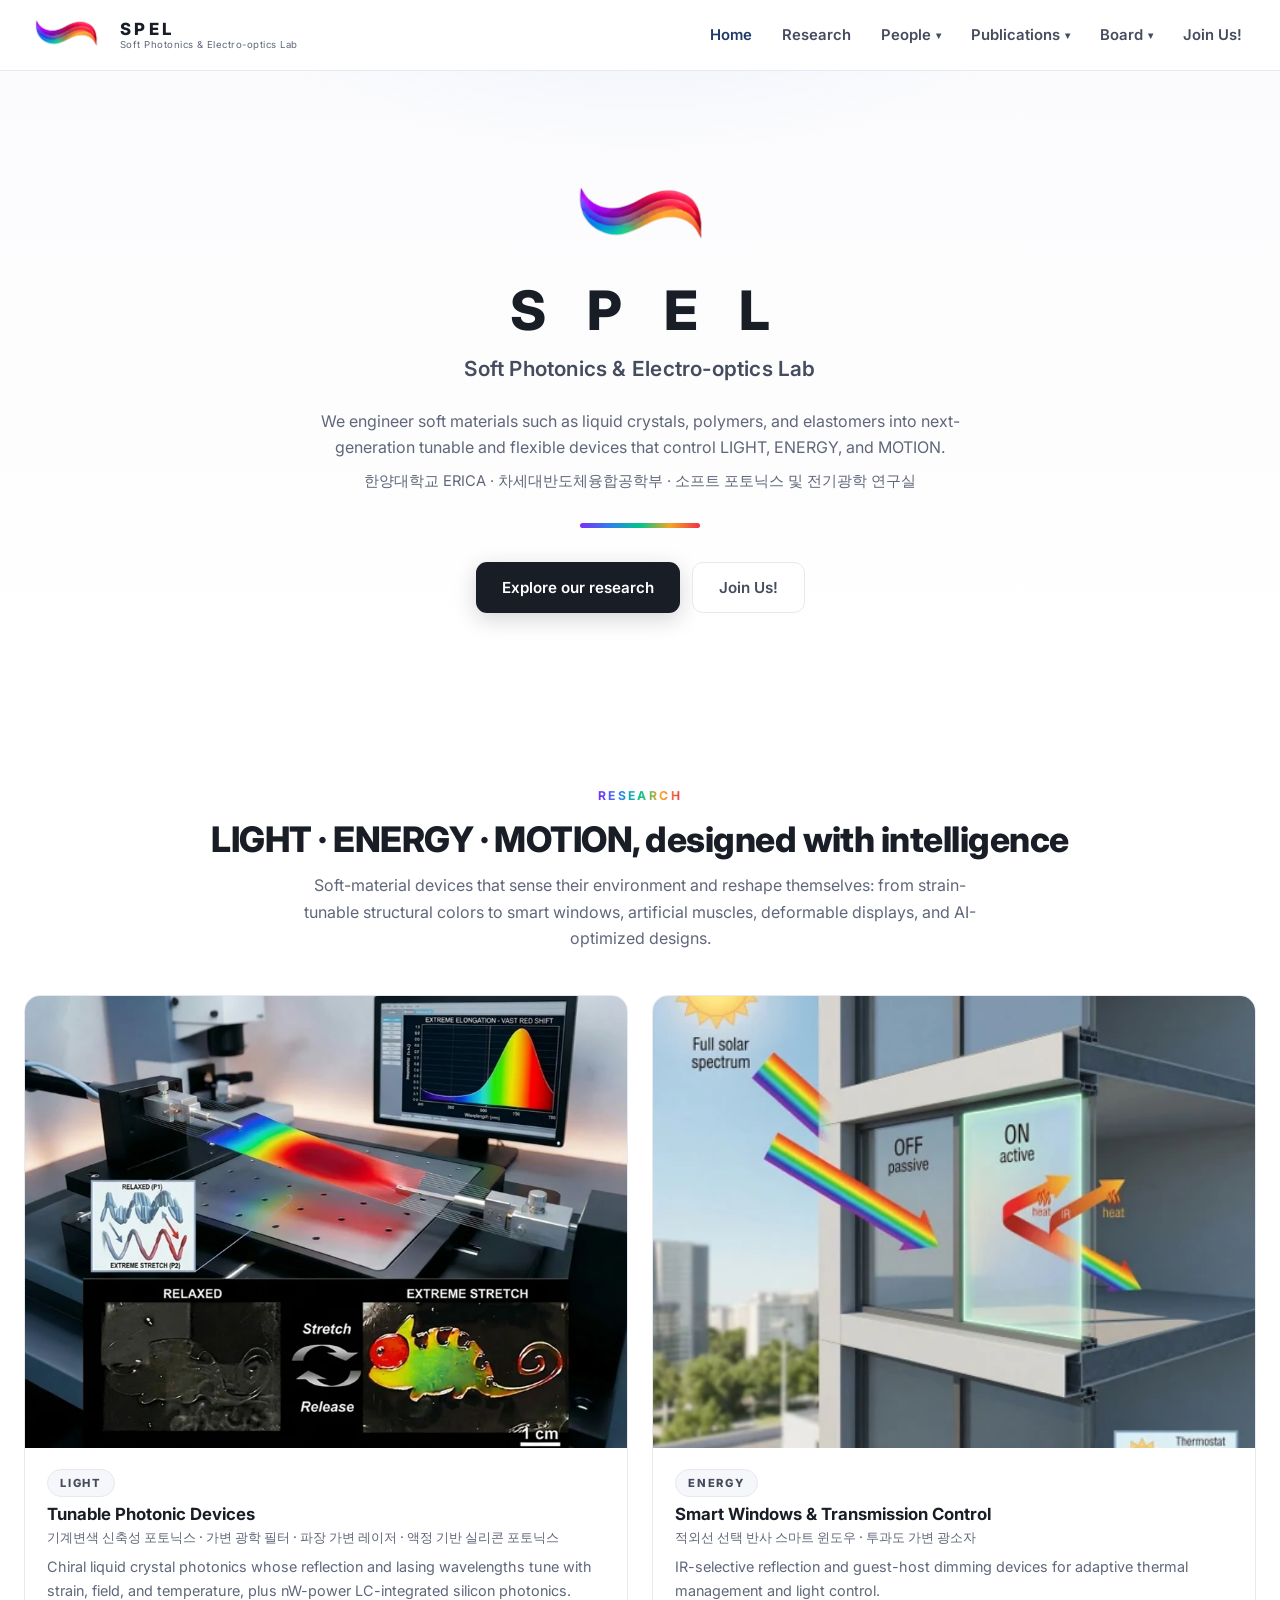
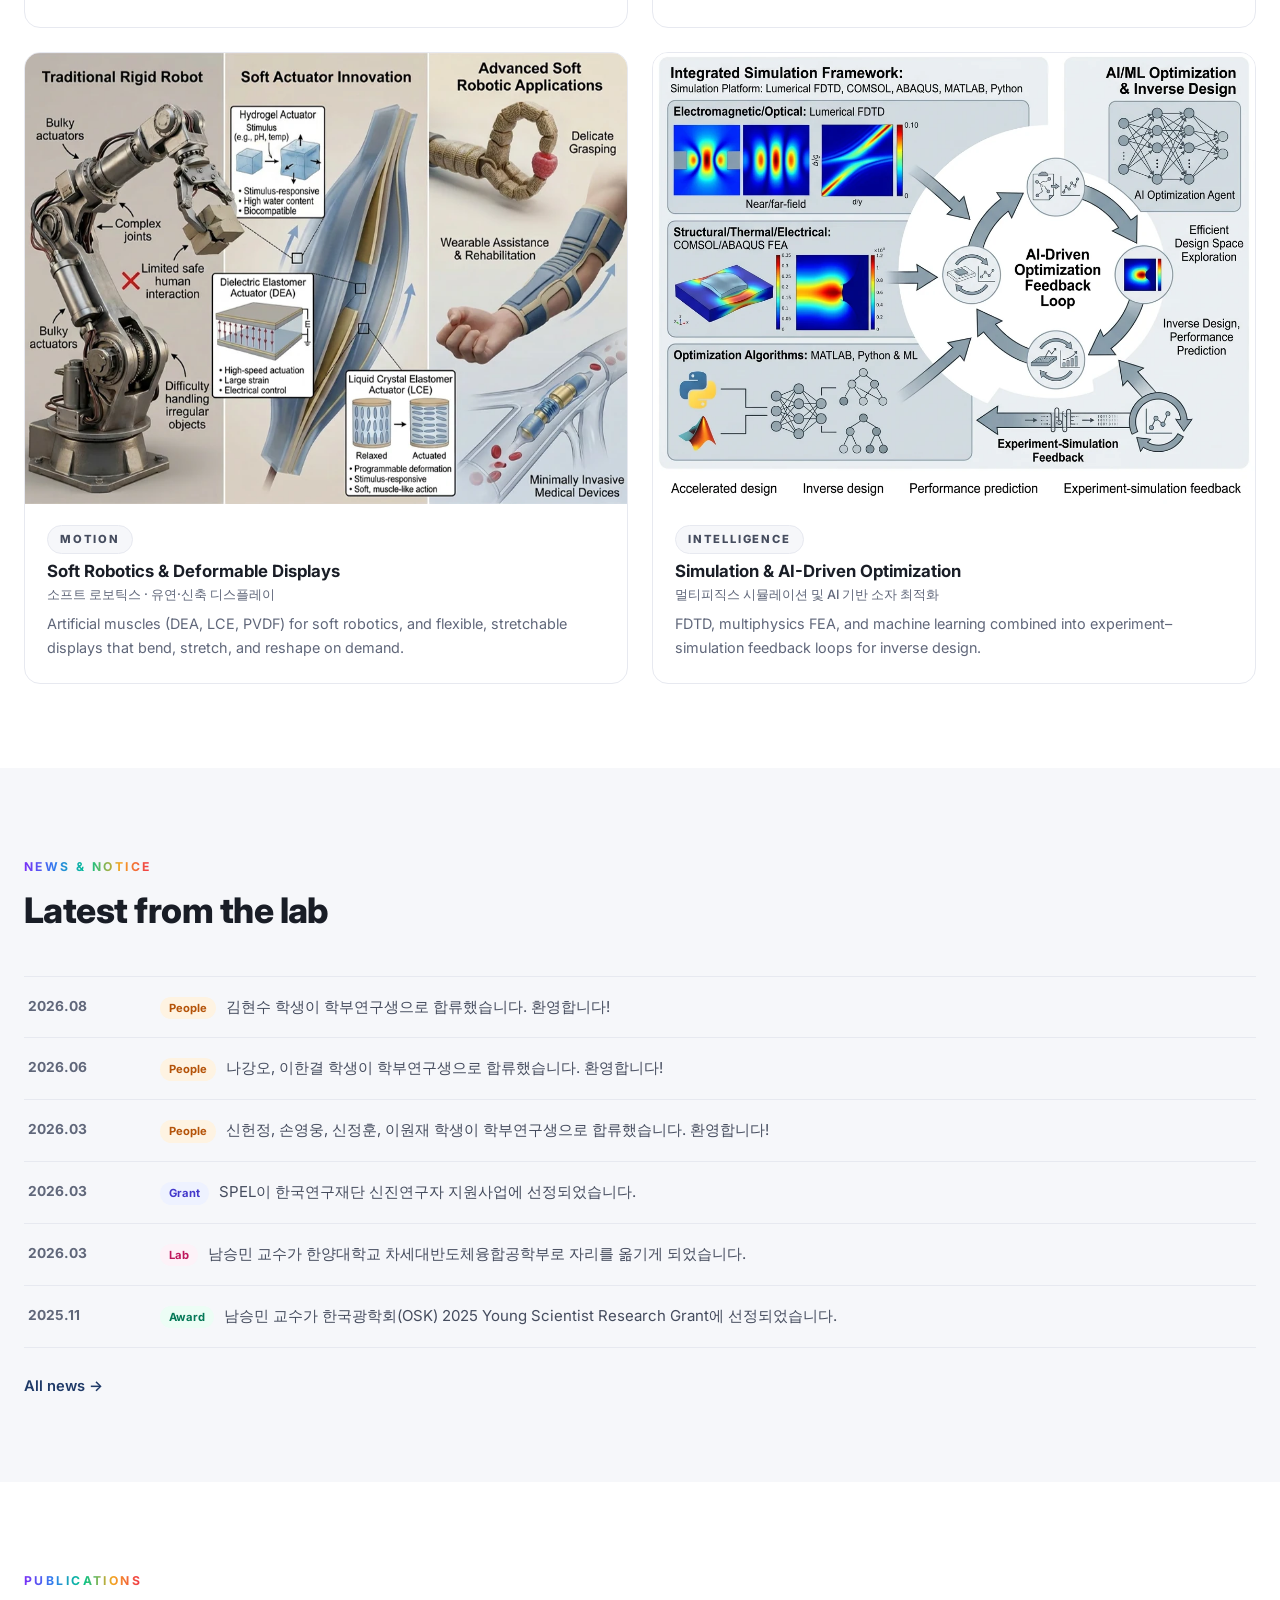
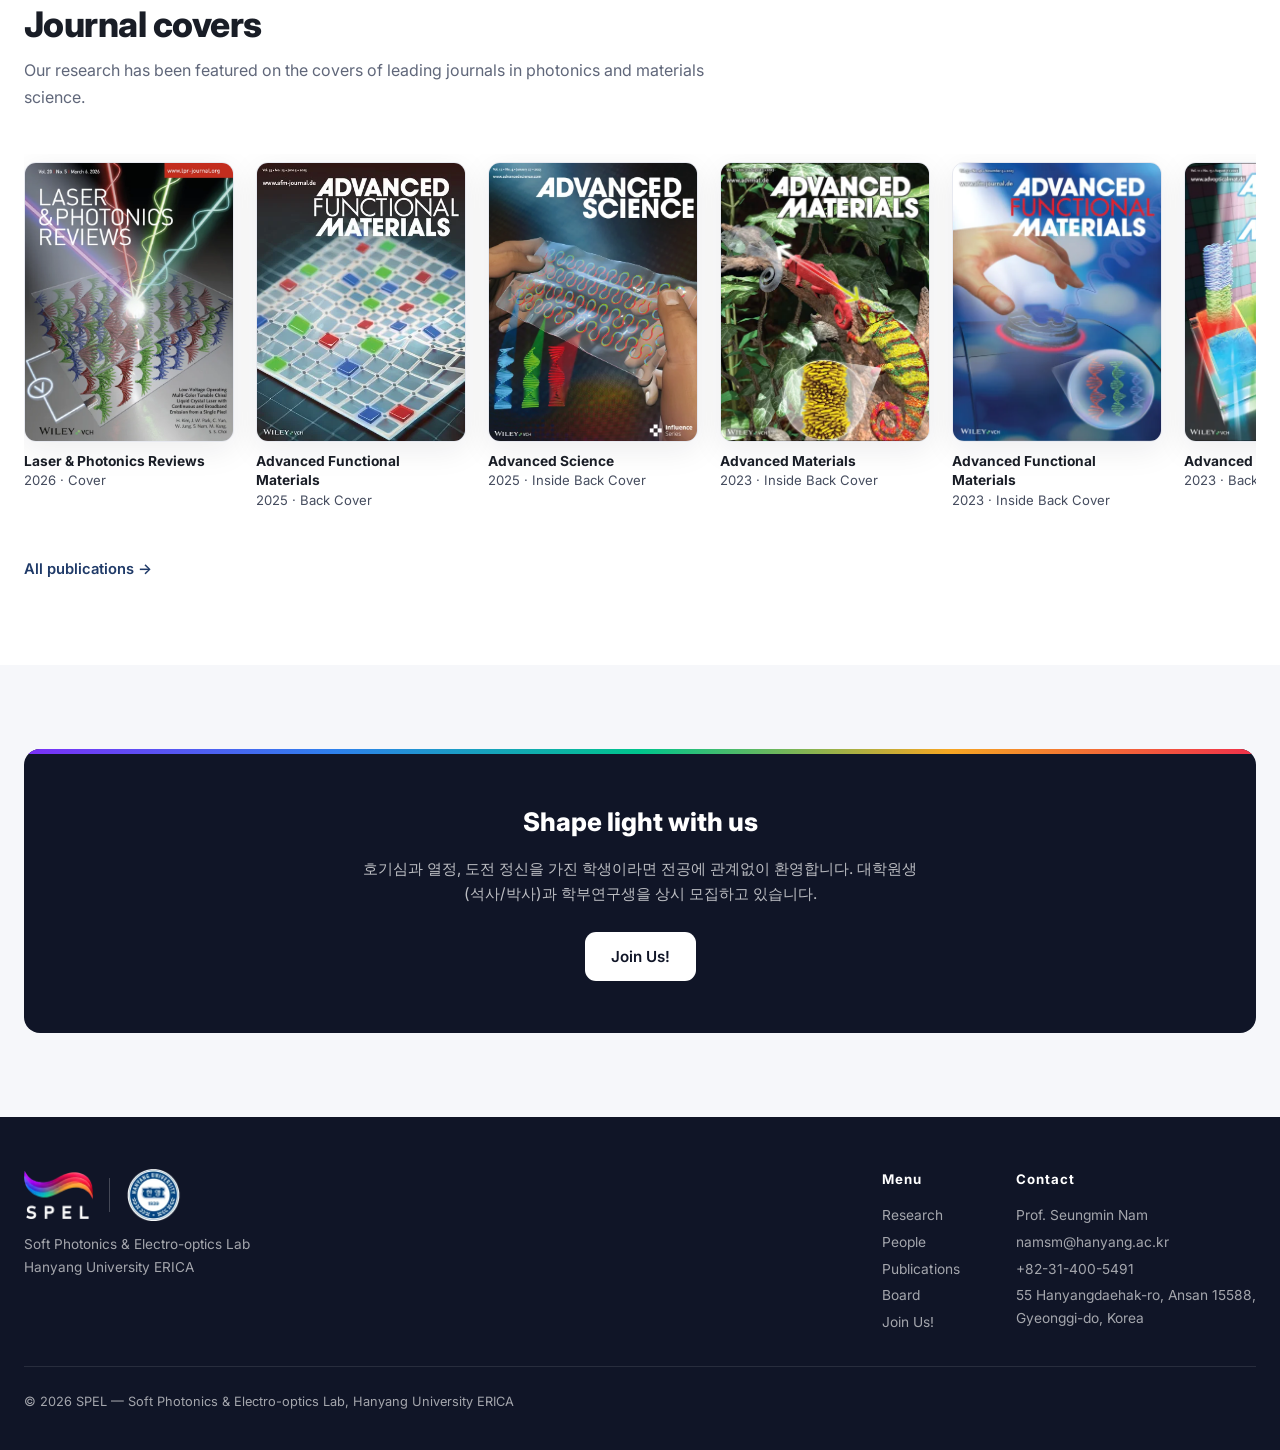
==== commit 12f26c5d: "Research: final Deformable Displays figure; MOTION is Soft Robotics & Deformable Displays - replace " ====
--- a/index.html
+++ b/index.html
@@ -117,11 +117,11 @@
         </div>
       </a>
       <a class="card reveal" href="research.html#motion">
-        <div class="thumb"><img src="assets/research/area6.webp" alt="Soft actuators and deformable displays" width="894" height="667" loading="lazy" /></div>
+        <div class="thumb"><img src="assets/research/area6.webp" alt="Soft robotics and deformable displays" width="894" height="667" loading="lazy" /></div>
         <div class="body">
           <span class="cat">Motion</span>
-          <h3>Soft Actuators &amp; Deformable Displays
-            <span class="kr">소프트 액추에이터 · 유연·신축 디스플레이</span>
+          <h3>Soft Robotics &amp; Deformable Displays
+            <span class="kr">소프트 로보틱스 · 유연·신축 디스플레이</span>
           </h3>
           <p>Artificial muscles (DEA, LCE, PVDF) for soft robotics, and flexible, stretchable displays that bend, stretch, and reshape on demand.</p>
         </div>
--- a/css/style.css
+++ b/css/style.css
@@ -370,9 +370,6 @@
 .feature .kr-sub { margin-top: 4px; color: var(--muted); font-size: 0.94rem; font-weight: 500; }
 .feature p { margin-top: 14px; color: var(--ink-soft); font-size: 0.96rem; }
 .feature .tags { margin-top: 16px; display: flex; flex-wrap: wrap; gap: 8px; }
-.feature p.refs { margin-top: 14px; font-size: 0.84rem; color: var(--muted); }
-.feature p.refs a { color: var(--accent); font-weight: 600; white-space: nowrap; }
-.feature p.refs a:hover { text-decoration: underline; }
 .feature .tags li {
   font-size: 0.77rem;
   font-weight: 600;
